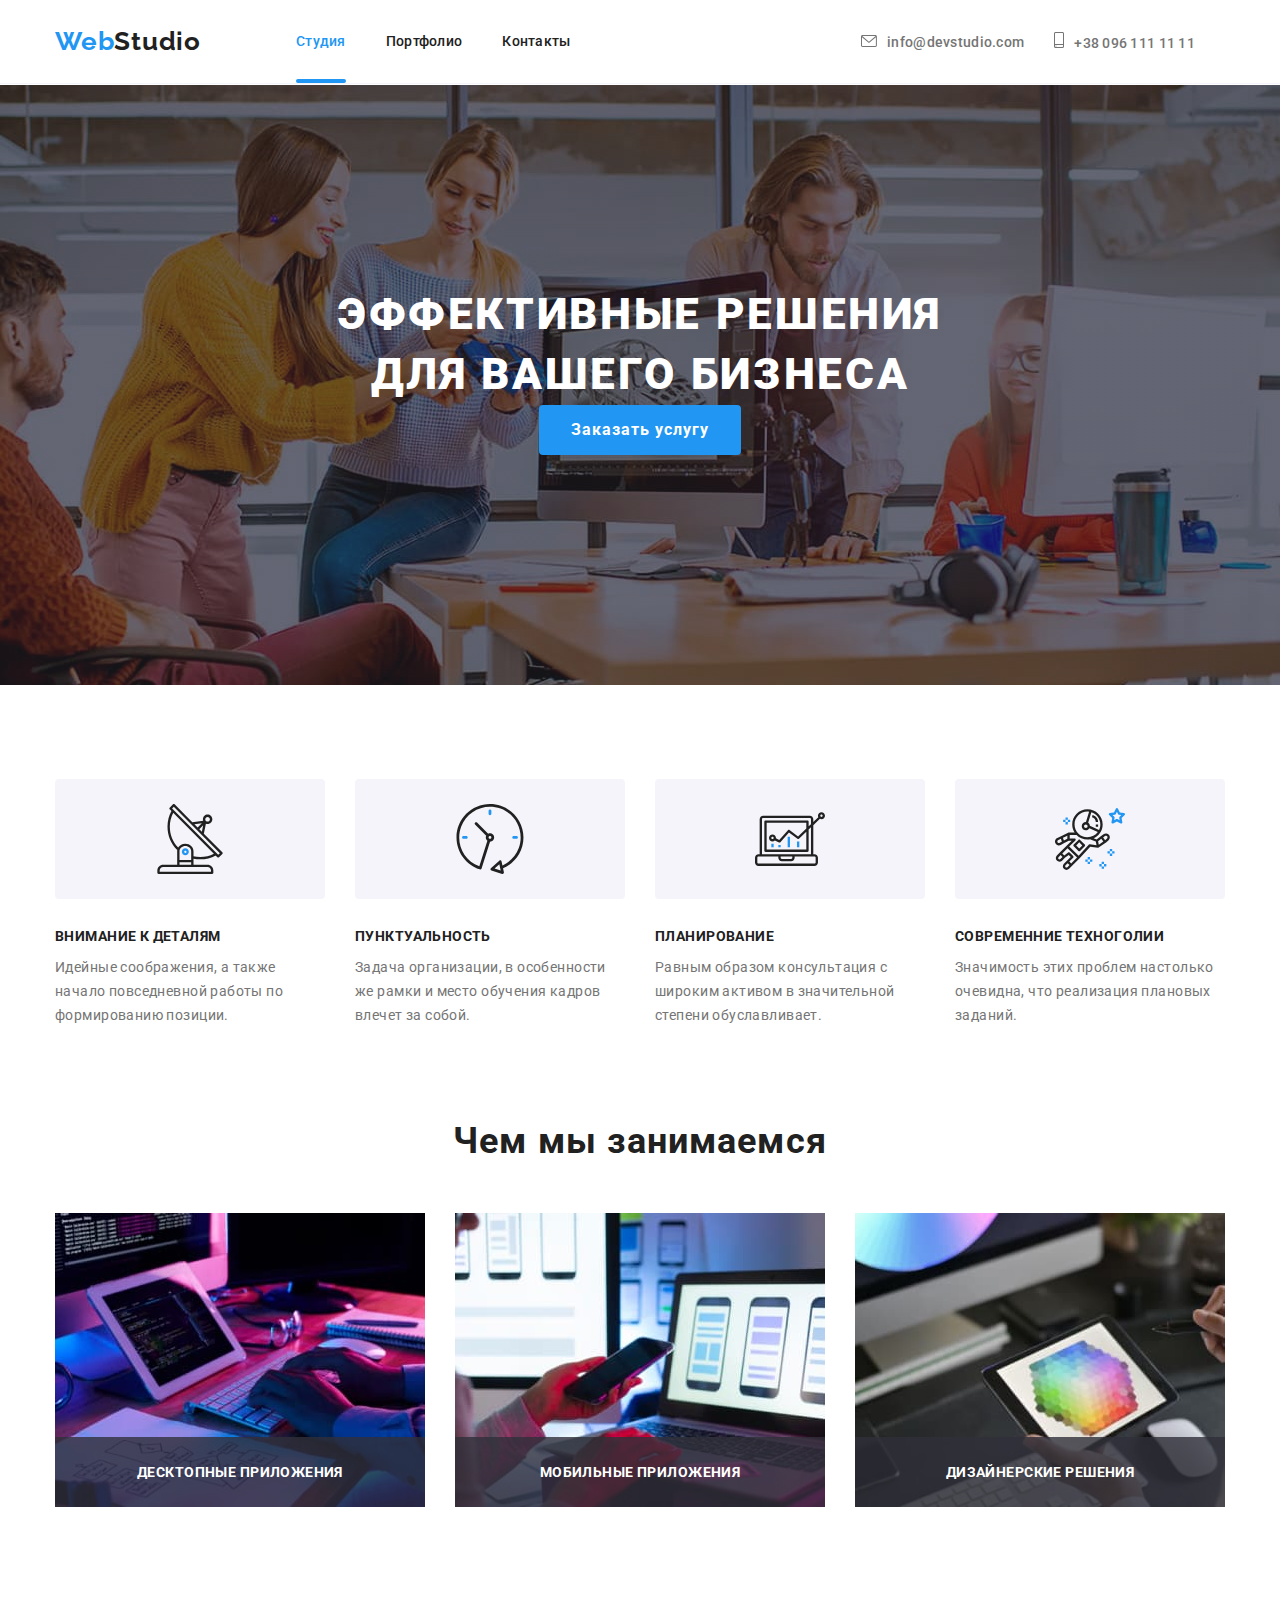
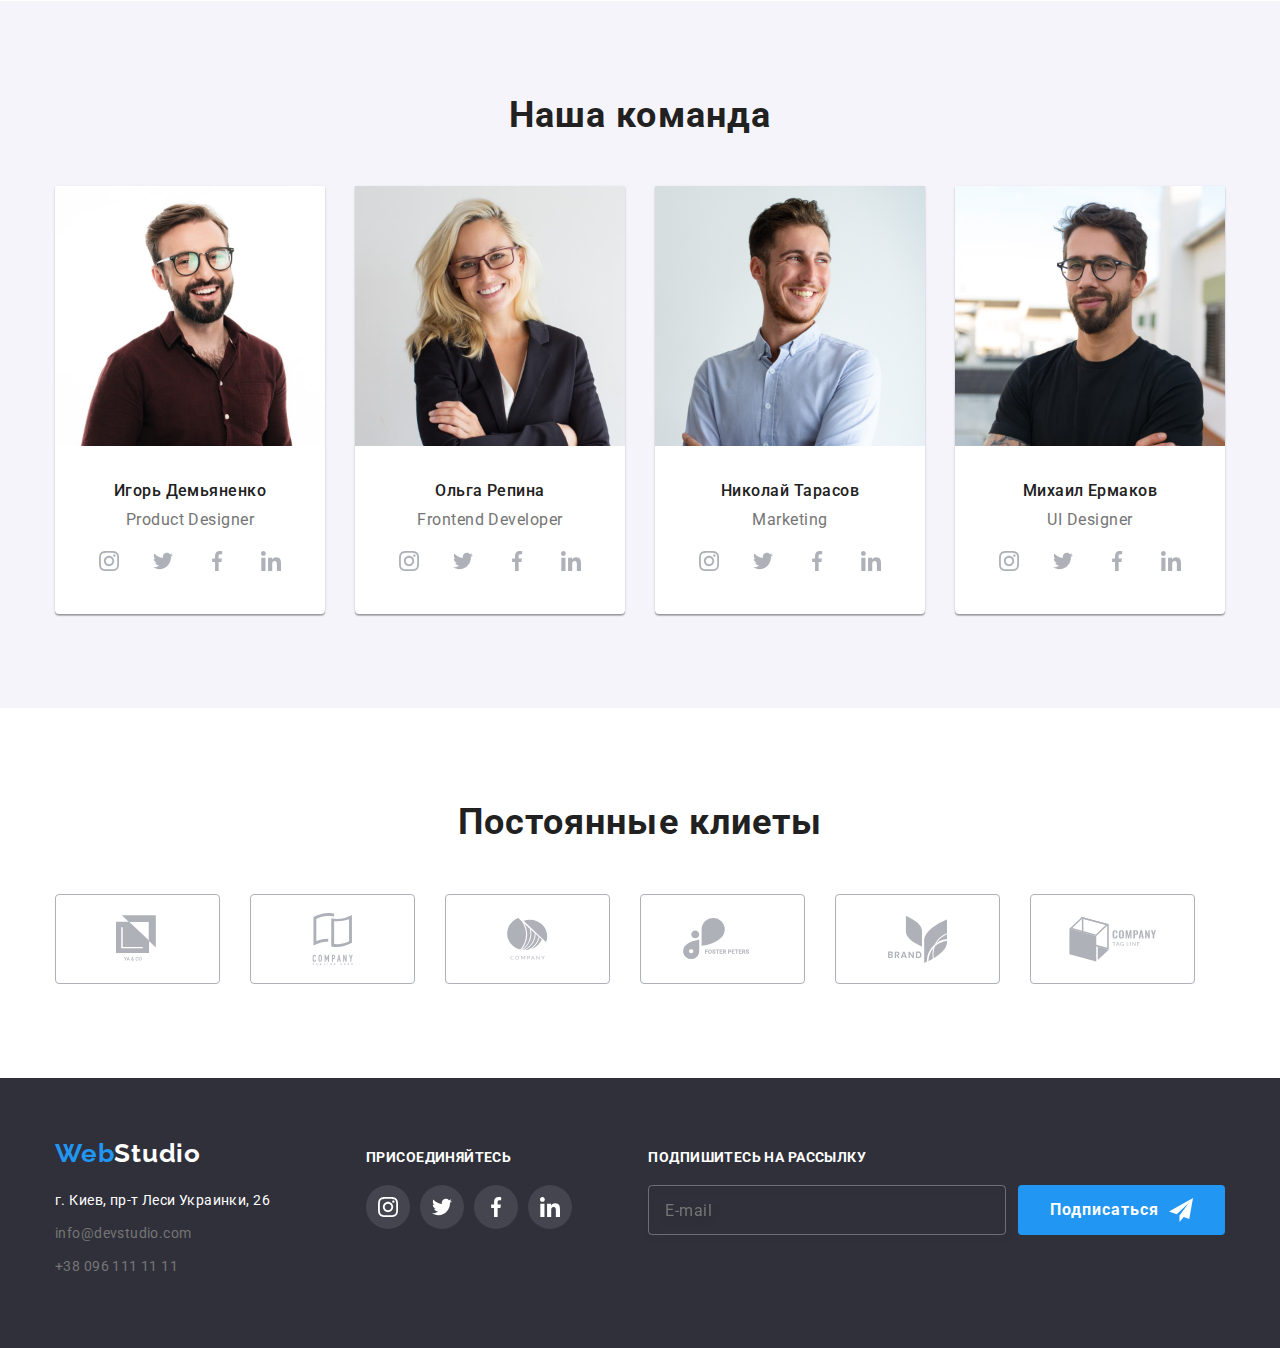
==== index.html @ 1a894982 "Обновляет index.html" ====
<!DOCTYPE html>
<html lang="ru">
  <head>
    <meta charset="UTF-8" />
    <meta name="viewport" content="width=device-width, initial-scale=1.0" />
    <title>WebStudio</title>
    <link rel="stylesheet" href="https://cdnjs.cloudflare.com/ajax/libs/modern-normalize/1.0.0/modern-normalize.min.css">
    <link rel="preconnect" href="https://fonts.gstatic.com"> 
    <link rel="preconnect" href="https://fonts.gstatic.com"> 
    <link href="https://fonts.googleapis.com/css2?family=Raleway:wght@700&family=Roboto:wght@400;500;700;900&display=swap" rel="stylesheet">
    <link rel="stylesheet" href="./css/styles.css">
  </head>

  <body>
    <!--Шапка сайта-->
    <header class="page-header">
      <div class="head">
        <nav class="navigation">
        <a class="logo-blue" href="./index.html">Web<span class="logo-black">Studio</span>
        </a>
            <ul class="site-nav">
              <li class="item">
                <a class="header-link current" href="./index.html">Студия</a>
              </li>
              <li class="item">
                <a class="header-link" href="./portfolio.html">Портфолио</a>
              </li>                
              <li class="item">
                <a class="header-link" href="#">Контакты</a>
              </li>
            </ul>
        </nav>

        <ul class="adrress-header">
            <li class="mail-link"><a class="adrress" href="mailto:info@example.com">
              <svg class="mail-svg" width="16px" height="12px">
                <use href="./images/symbol-defs.svg#envelope-2"></use>
              </svg>info@devstudio.com</a></li>
            <li class="mail-link"><a class="adrress" href="tel:+380991111111">
              <svg class="phone-svg" width="10" height="16">
                <use href="./images/symbol-defs.svg#smartphone"></use>
              </svg>+38 096 111 11 11</a></li>
        </ul>
      </div>
    </header>

    <main>

      <!--Герой-->
        <section class="hero">
          <div class="overlay">
            <div class="heading-container">
            <h1 class="hero-title">Эффективные решения для вашего бизнеса</h1>
            </div>
            <button type="button" class="button" data-open-modal>Заказать услугу</button>
          </div>
        </section>
      

      <!--Наши преимущества-->
      <section class="section">
        <div class="container">
          <h2 class="visually-hidden">Наши особенности</h2>
            <ul class="feature-list">
              <li class="feature-benefits icon-antenna">
                <div class="feature-svg">
                  <svg class="item-svg">
                    <use href="./images/symbol-defs.svg#antenna"></use>
                  </svg>
                </div>
                <h3 class="title">Внимание к деталям</h3>
                <p class="feature-list-description">
                Идейные соображения, а также начало повседневной работы по
                  формированию позиции.
                </p>
            </li>
            <li class="feature-benefits icon-clock">
              <div class="feature-svg">
                <svg class="item-svg">
                  <use href="./images/symbol-defs.svg#clock"></use>
                </svg>
              </div>
              <h3 class="title">Пунктуальность</h3>
              <p class="feature-list-description">
                Задача организации, в особенности же рамки и место обучения кадров
                влечет за собой.
              </p>
            </li>
            <li class="feature-benefits icon-diagrama">
              <div class="feature-svg">
                <svg class="item-svg">
                  <use href="./images/symbol-defs.svg#diagram"></use>
                </svg>
              </div>
              <h3 class="title">Планирование</h3>
              <p class="feature-list-description">
                Равным образом консультация с широким активом в значительной
                степени обуславливает.
              </p>
            </li>
            <li class="feature-benefits icon-astronaut">
              <div class="feature-svg">
                <svg class="item-svg">
                  <use href="./images/symbol-defs.svg#astronaut"></use>
                </svg>
              </div>
              <h3 class="title">Современние техноголии</h3>
              <p class="feature-list-description">
                Значимость этих проблем настолько очевидна, что реализация
                плановых заданий.
              </p>
            </li>
          </ul>
        </div>
      </section>

      <!--Чем мы занимаемся-->
      <section class="employment-section">
        <div class="container">
          <h2 class="employment-title">Чем мы занимаемся</h2>
          <ul class="employment">
            <li class="item">
              <div class="product-overlay">
                <img
                  src="./images/programer-working-his-desk-office.jpg"
                  alt="Фото програмиста работаючего в офисе"
                  width="370"
                />
                <div class="employment-overlay">
                <p class="employment-text">
                  Десктопные приложения
                </p>
                </div>
              </div>
            </li>
            <li class="item">
              <div class="product-overlay">
                <img
                  src="./images/designers-are-developing-application-smartphones.jpg"
                  alt="Фото разроботки интерфейса для приложения"
                  width="370"
                />
                <div class="employment-overlay">
                  <p class="employment-text">
                    Мобильные приложения
                  </p>
                </div>
              </div>
            </li>
            <li class="item">
              <div class="product-overlay">
                <img 
                src="./images/creative-artist-web-design-with-working-colour.jpg" 
                alt="Фото дизайнера подбирающего цвета на планшете" width="370"
                />
                <div class="employment-overlay">
                  <p class="employment-text">
                    Дизайнерские решения
                  </p>
                </div>
              </div>
            </li>
          </ul>
        </div>
      </section>

      <!--Наша команда-->
      <section class="team-section section">
        <div class="container">
          <h2 class="team-heading">Наша команда</h2>
            <ul class="team-list">
              <li class="team-card">
                <img class="card-face" src="./images/Igor.jpg"
                alt="Игорь Демьяненко" width="270"
                /> 
                <h3 class="person">Игорь Демьяненко</h3>
                <p class="duties">Product Designer</p>
                <ul class="social">
                  <li class="distance">
                  <a class="master-icon" href="https://www.instagram.com">
                    <svg class="icon-social" width="20px" height="20px"><use href="./images/symbol-defs.svg#instagram"></use>
                    </svg>
                </a>
                </li>
                <li class="distance">
                  <a class="master-icon" href="https://twitter.com">
                    <svg class="icon-social" width="20px" height="20px"><use href="./images/symbol-defs.svg#twitter"></use>
                    </svg>
                </a>
                </li>
                <li class="distance">
                  <a class="master-icon" href="https://www.facebook.com">
                    <svg class="icon-social" width="20px" height="20px"><use href="./images/symbol-defs.svg#facebook"></use>
                    </svg>
                </a>
                </li>
                <li class="distance">
                  <a class="master-icon" href="https://www.linkedin.com">
                    <svg class="icon-social" width="20px" height="20px"><use href="./images/symbol-defs.svg#linkedin"></use>
                    </svg>
                </a>
                </li>
                </ul>
              </li>
              <li class="team-card">
                <img class="card-face" src="./images/Olga.jpg"
                alt="Ольга Репина" width="270"
                /> 
                <h3 class="person">Ольга Репина</h3>
                <p class="duties">Frontend Developer</p>
                <ul class="social">
                  <li class="distance">
                  <a class="master-icon" href="https://www.instagram.com">
                    <svg class="icon-social" width="20px" height="20px"><use href="./images/symbol-defs.svg#instagram"></use>
                    </svg>
                </a>
                </li>
                <li class="distance">
                  <a class="master-icon" href="https://twitter.com">
                    <svg class="icon-social" width="20px" height="20px"><use href="./images/symbol-defs.svg#twitter"></use>
                    </svg>
                </a>
                </li>
                <li class="distance">
                  <a class="master-icon" href="https://www.facebook.com">
                    <svg class="icon-social" width="20px" height="20px"><use href="./images/symbol-defs.svg#facebook"></use>
                    </svg>
                </a>
                </li>
                <li class="distancer">
                  <a class="master-icon" href="https://www.linkedin.com">
                    <svg class="icon-social" width="20px" height="20px"><use href="./images/symbol-defs.svg#linkedin"></use>
                    </svg>
                </a>
                </li>
                </ul>
              </li>
              <li class="team-card"> 
                <img class="card-face" src="./images/Nikolay.jpg"
                alt="Николай Тарасов" width="270"
                /> 
                <h3 class="person">Николай Тарасов</h3>
                <p class="duties">Marketing</p>
                <ul class="social">
                  <li class="distance">
                  <a class="master-icon" href="https://www.instagram.com">
                    <svg class="icon-social" width="20px" height="20px"><use href="./images/symbol-defs.svg#instagram"></use>
                    </svg>
                </a>
                </li>
                <li class="distance">
                  <a class="master-icon" href="https://twitter.com">
                    <svg class="icon-social" width="20px" height="20px"><use href="./images/symbol-defs.svg#twitter"></use>
                    </svg>
                </a>
                </li>
                <li class="distance">
                  <a class="master-icon" href="https://www.facebook.com">
                    <svg class="icon-social" width="20px" height="20px"><use href="./images/symbol-defs.svg#facebook"></use>
                    </svg>
                </a>
                </li>
                <li class="distance">
                  <a class="master-icon" href="https://www.linkedin.com">
                    <svg class="icon-social" width="20px" height="20px"><use href="./images/symbol-defs.svg#linkedin"></use>
                    </svg>
                </a>
                </li>
                </ul>
              </li>
              <li class="team-card">
                <img class="card-face" src="./images/Mikhail.jpg"
                alt="Михаил Ермаков" width="270"
                /> 
                <h3 class="person">Михаил Ермаков</h3>
                <p class="duties">UI Designer</p>
                <ul class="social">
                  <li class="distance">
                  <a class="master-icon" href="https://www.instagram.com">
                    <svg class="icon-social" width="20px" height="20px"><use href="./images/symbol-defs.svg#instagram"></use>
                    </svg>
                </a>
                </li>
                <li class="distance">
                  <a class="master-icon" href="https://twitter.com">
                    <svg class="icon-social" width="20px" height="20px"><use href="./images/symbol-defs.svg#twitter"></use>
                    </svg>
                </a>
                </li>
                <li class="distance">
                  <a class="master-icon" href="https://www.facebook.com">
                    <svg class="icon-social" width="20px" height="20px"><use href="./images/symbol-defs.svg#facebook"></use>
                    </svg>
                </a>
                </li>
                <li class="distance">
                  <a class="master-icon" href="https://www.linkedin.com">
                    <svg class="icon-social" width="20px" height="20px"><use href="./images/symbol-defs.svg#linkedin"></use>
                    </svg>
                </a>
                </li>
                </ul>
              </li>
            </ul>
          </div>
      </section>

      <!--Постоянные клиенты-->
      <section class="client">
        <div class="container">
          <h2 class="client-heading">Постоянные клиеты</h2>
          <ul class="client-icon list">
            <li class="client-container">
              <a class="client-link" href="">
                <svg class="client-svg1" width="44" height="49">
                  <use href="./images/symbol-defs.svg#logo-1" ></use>
                </svg>
              </a>
            </li>
            <li class="client-container">
              <a class="client-link" href="">
                <svg class="client-svg1" width="44" height="52">
                  <use href="./images/symbol-defs.svg#logo-2" ></use>
                </svg>
              </a></li>
            <li class="client-container">
              <a class="client-link" href="">
                <svg class="client-svg1" width="41" height="42">
                  <use href="./images/symbol-defs.svg#logo-3" ></use>
                </svg>
              </a></li>
            <li class="client-container">
              <a class="client-link" href="">
                <svg class="client-svg1" width="79" height="42">
                  <use href="./images/symbol-defs.svg#logo-4" ></use>
                </svg>
              </a></li>
            <li class="client-container">
              <a class="client-link" href="">
                <svg class="client-svg1" width="59" height="47">
                  <use href="./images/symbol-defs.svg#logo-5" ></use>
                </svg>
              </a></li>
              <li class="client-container">
                <a class="client-link" href="">
                  <svg class="client-svg1" width="88" height="45">
                    <use href="./images/symbol-defs.svg#logo-6" ></use>
                  </svg>
                </a></li>
          </ul>
        </div>
      </section>
    </main>

    <!--Футер-->
    <footer class="footer">
      <div class="container position">
        <div>
            <a href="./index.html" class="logo-blue">Web<span class="logo-white">Studio</span></a>
            <address class="adrress-post">
              г. Киев, пр-т Леси Украинки, 26
              </address>
            <ul class="adrress-footer">
              <li class="adrress-item">
                <a href="mailto:info@example.com" class="adrress">info@devstudio.com</a>
              </li>
              <li>
                <a href="tel:+380991111111" class="adrress">+38 096 111 11 11</a>
              </li>
            </ul>
        </div>
        <div class="socials-footer">
          <p class="footer-apendix">Присоединяйтесь</p>
          <ul class="socials-link svg-list">
            <li class="roster"><a class="master-social" href="https://www.instagram.com">
              <svg class="icon-social" width="20px" height="20px"><use href="./images/symbol-defs.svg#instagram"></use>
              </svg>
            </a>
            </li>
            <li class="roster"><a class="master-social" href="https://twitter.com">
              <svg class="icon-social" width="20px" height="20px"><use href="./images/symbol-defs.svg#twitter"></use>
              </svg>
            </a>
          </li>
            <li class="roster"><a class="master-social" href="https://www.facebook.com">
              <svg class="icon-social" width="20px" height="20px"><use href="./images/symbol-defs.svg#facebook"></use>
              </svg>
            </a>
          </li>
            <li class="roster"><a class="master-social" href="https://www.linkedin.com">
              <svg class="icon-social" width="20px" height="20px"><use href="./images/symbol-defs.svg#linkedin"></use>
              </svg>
            </a>
          </li>
          </ul>
        </div>
        
        <!--Блок підпишись-->

  <div class="subscribe-container">     
      <form>
        <label class="subscribe-lable" for="subscribe-input">Подпишитесь на рассылку</label>
        <div class="subscribe-form">
        <input class="subscribe-input" type="email" name="subscribe-email" id="subscribe-input" placeholder="E-mail" required/>
        <button class="subscribe-button" type="submit">Подписаться
          <span class="subscribe-icon"><svg width="24px" height="24px"><use href="./images/symbol-defs.svg#icon-send"></use></svg></span>
        </button>
      </div> 
      </form>
    </div>
  
      </div>

    </footer>

    <div class="backdrop is-hidden" data-backdrop>
      <div class="modal">
        <button class="modal-close-buttom" data-close-modal>
          <svg class="icon-modal-close" width="18px" height="18px"><use href="./images/symbol-defs.svg#close-black"></use>
          </svg>
        </button>

 <!--Розмітка модалки-->
      <div>
        <p class="modal-title">Оставьте свои данные, мы вам перезвоним</p>
      </div>
      <form class="form-group">
        <div class="form-field">
          <label for="name">Имя</label>
          <input type="text" name="name" id="name"/>
        </div>
        <div class="form-field">
          <label for="tel">Телефон</label>
          <input type="tel" name="tel" id="tel"/>
        </div>
        <div class="form-field">
          <label for="mail">Почта</label>
          <input type="email" name="mail" id="email"/>
        </div>
        <div class="form-coment">
          <label for="comment">Коментарий</label>
          <textarea name="comment" id="comment" rows="10" placeholder="Введите текст"></textarea>
        </div>
        <div class="form-label">
          <input type="checkbox" name="policy" id="policy"/>
          <label for="policy">Соглашаюсь с рассылкой и принимаю Условия договора</label>
        </div>
      </form>
        <div>
          <button class="submit-button" type="submit">Отправить</button></div>
        </div>

     

<!--Скріпт для автоматичного підгону хедера та відкривання модалки-->
    <script>
      const { height: pageHeaderHeight } = document
        .querySelector(".page-header")
        .getBoundingClientRect();

      document.body.style.paddingTop = `${pageHeaderHeight}px`;

      const refs = {
        openModalBtn: document.querySelector('[data-open-modal]'),
        closeModalBtn: document.querySelector('[data-close-modal]'),
        backdrop: document.querySelector('[data-backdrop]'),
      };

      refs.openModalBtn.addEventListener('click', toggleModal);
      refs.closeModalBtn.addEventListener('click', toggleModal);

      refs.backdrop.addEventListener('click', logBackdropClick);

      function toggleModal() {
        refs.backdrop.classList.toggle('is-hidden');
      }

      function logBackdropClick() {
        console.log('Это клик в бекдроп');
      }
    </script>
  </body>
</html>
---- css/styles.css ----
:root {
    --primary-text-color: #757575;
    --title-text-color:  #212121;
    --accent-color: #2196F3;
    --accent-color-card: rgba(33, 150, 243, 0.9);
    --hero-text-color: #FFFFFF;
    --transparent-color: rgba(255, 255, 255, 0.6);
    --icon-main-color:  #AFB1B8;

    --background-main-color: #E5E5E5; 
    --background-secondary-color: #F5F4FA;
    --background-hero-color: #C4C4C4;
    --background-hero-footer-color: #2F303A;
    --background-head-color: #FFFFFF;

    --animation-duration: 250ms;
    --animation-type: cubic-bezier(0.4, 0, 0.2, 1);
}          
        /* цвет основного текста (светло-серый)  #757575; */
        /* цвет вторичного текста (заголовки, ближе к черному) #212121; */
        /* цвет акцента #2196F3; */
        /* цвет текста героя и почтового адреса (белый) #FFFFFF; */
        /* цвет прозрачный (адрес) rgba(255, 255, 255, 0.6); */

        /* цвет фона основной (белее) #E5E5E5; */
        /* цвет фона вторичный (серее) #F5F4FA; */
        /* цвет фона героя и футера #2F303A */
        /* цвет фона в хедере (белый) #FFFFFF */

body {
    padding-top: 80px;

    font-family: 'Roboto', sans-serif;

    color: var(--primary-text-color);
}

h1, 
h2, 
h3 {
    font-family: 'Roboto', sans-serif;
    font-weight: 900;
}

main {
    background-color: var(--background-main-color--);
}

a {
    text-decoration: none;
}

li {
    list-style: none;
}

h1, 
h2,
h3,
ul,
p {
    margin-top: 0;
    margin-bottom: 0;
    padding-left: 0;
}

/* Common */

.container {
    display: inline-flex;
    align-items: center;

    width: 1200px;
    padding: 0 15px;
	margin: 0 auto;
}


/* Header */

.page-header {
    position: fixed;
    width: 100%;
    top: 0;
    left: 0;
    z-index: 1;
    
    border-bottom: 1px solid var(--background-secondary-color);

    background-color: var(--background-head-color);
}

.head {
    display: flex;
    align-items: center;

    width: 1200px;
    padding: 0 15px;
    margin: 0 auto;
}

.mail-svg,
.phone-svg {
    margin-right: 10px;
}

.adrress:focus {
    fill: var(--accent-color)
}
    
/* Logo */

.logo-blue {
    margin-right: 95px;

    font-family: Raleway;
    font-weight: 700;
    font-size: 26px;
    line-height: 31px;
    letter-spacing: 0.03em;

    color: var(--accent-color);
}
.logo-black {
    color: var(--title-text-color);
}
.logo-white {
    color: var(--hero-text-color);
}

/* Site-nav */

.navigation {
    display: flex;
    align-items: center;
}

.site-nav {
    display: flex;
    align-items: center;
}

.site-nav > .item:not(:last-child) {
    margin-right: 40px;
}

.site-nav .header-link {
    display: inline;
    padding-top: 32px;
    padding-bottom: 32px;

    font-weight: 500;
    font-size: 14px;
    line-height: 1.14px;
    letter-spacing: 0.02em;

    color: var(--title-text-color);
}

.site-nav .header-link:hover,
.site-nav .header-link:focus{
    color: var(--accent-color);
}

.site-nav .header-link.current {
    color: var(--accent-color);
}

/* Оформлення підкреслення в хедері */

.header-link{
    position: relative;
    display: block;
    transition: color var(--animation-duration) var(--animation-type);
}

.header-link::after {
    content: '';

    position: absolute;
    bottom: -2px;
    left: 0;

    display: block;
    width: 100%;
    height: 4px;

    border-radius: 2px;
    background-color: var(--accent-color);
    opacity: 0;

    transition: opacity var(--animation-duration) var(--animation-type);
}
.current.header-link:after,
.header-link:hover:after {
    opacity: 1;
}

/* Adrress effect */

.adrress-header {

    display: flex;
    align-items: center;
    margin-left: auto;
}

.adrress{
    position: relative;
    display: block;
    transition: color var(--animation-duration) var(--animation-type);
}

.adrress::after {
    content: '';
    opacity: 0;
    transition: opacity var(--animation-duration) var(--animation-type);
}

.adrress:hover:after {
    opacity: 1;
}

.adrress-header .adrress,
.adrress-footer .adrress {
    fill: var(--primary-text-color);
    color: var(--primary-text-color);
}

.adrress-header .adrress {
    display: inline-block;
    padding: 32px 0;
    
    font-family: Roboto;
    font-weight: 500;
    font-size: 14px;
    line-height: 16px;
    letter-spacing: 0.02em;
}

.adrress-header .adrress:hover,
.adrress-header .adrress:focus,
.adrress-footer .adrress:hover,
.adrress-footer .adrress:focus{
    color: var(--accent-color);
    fill: currentColor;
}

.mail-link {
    margin-left: auto;
    margin-right: 30px;
}

.adrress-post {
    margin-top: 20px;
    margin-bottom: 9px;

    font-style: normal;
    font-weight: 400;
    font-size: 14px;
    line-height: 1.71;
    letter-spacing: 0.03em;

    color: var(--hero-text-color);
}

.adrress-footer {
    margin-bottom: 9px;

    font-style: normal;
    font-weight: 400;
    font-size: 14px;
    line-height: 1.71;
    letter-spacing: 0.03em;
}

/* Hero */

.hero {
    padding: 0;
    margin: 0 auto;
    text-align: center;

    background-color: var(--background-hero-color);
}

/* Ставить картинку на героя */

.overlay {
    max-width: 1600px;
    height: 600px;
    padding-top: 200px;
    padding-bottom: 200px;
    background-image: linear-gradient(
        to right,
        rgba(47, 48, 58, 0.4), 
        rgba(47, 48, 58, 0.4)
        ), url(../images/hero-image.jpg);
    background-size: cover;
    background-position: center;
    background-repeat: no-repeat;
    margin: 0 auto;
}

.hero-title {
    margin: 0 auto 30px;
    
    font-size: 44px;
    line-height: 1.36;
    letter-spacing: 0.06em;
    text-transform: uppercase;

    color: var(--hero-text-color);
}

.heading-container {
    width: 696px;
    height: 120px;
    margin: 0 auto;
}

/* Button */

.button {
    padding: 10px 32px;
    min-width: 200px;
    align-items: baseline;
    text-align: center; 
    
    font-weight: 700;
    font-size: 16px;
    line-height: 1.87;
    
    letter-spacing: 0.06em;
    cursor: pointer;
    border-radius: 4px;
    border: none;
    color: var(--hero-text-color); 
    background-color: var(--accent-color);

    transition-timing-function: var(--animation-type); 
    transition: background-color var(--animation-duration) var(--animation-type);
}

.button:hover,
.button:focus {
    box-shadow: 0px 4px 4px rgba(0, 0, 0, 0.15);
}

/* Section*/

.visually-hidden {
    position: absolute;
    width: 1px;
    height: 1px;
    margin: -1px;
    border: 0;
    padding: 0;
    
    white-space: nowrap;
    clip-path: inset(100%);
    clip: rect(0 0 0 0);
    overflow: hidden;
  }

.employment-title {
    margin-bottom: 50px;
    display: block;

    font-weight: 700;
    font-size: 36px;
    line-height: 1.16;
    text-align: center;
    letter-spacing: 0.03em;

    color: var(--title-text-color);
}

.title-description {
    font-weight: 400;
    font-size: 14px;
    line-height: 1.71;
    letter-spacing: 0.03em;
}

/* Feature-list */

.section {
    padding-top: 94px;
    padding-bottom: 94px;
} 
.feature-list {
    display: flex;
}

.feature-svg {
    display: flex;
    justify-content: center;
    margin-bottom: 30px;
    padding: 25px 0px;
    background-color: var(--background-secondary-color);
    border-radius: 4px;
}

.item-svg {
  
    width: 70px;
    height: 70px;
}
.feature-benefits:not(:nth-child(4n)) {
    margin-right: 30px;
}

.feature-benefits {
    width: calc((1170px - 90px) / 4);
}

.icon-benefits {
    display: flex;
    justify-content: center;
    align-items: center;
    
    background-color: var(--background-secondary-color);
}

.feature-list .title {
    margin-bottom: 10px;

    font-weight: 700;
    font-size: 14px;
    line-height: 1.14;
    letter-spacing: 0.03em;
    text-transform: uppercase;

    color: var(--title-text-color);
}

.feature-list-description {
    
    font-weight: 400;
    font-size: 14px;
    line-height: 24px;
    letter-spacing: 0.03em;
}

/* Employment */

.employment-section {
    padding-top: 0;
    padding-bottom: 94px;
}

.container {
    display: block;
}

.team-heading {
    display: block;
    margin-bottom: 50px;

    font-weight: 700;
    font-size: 36px;
    line-height: 1.16;
    text-align: center;
    letter-spacing: 0.03em;

    color: var(--title-text-color);
}

.employment {
    
    display: flex;
    justify-content: space-between;
}

.employment .item {
    position: relative;
    width: 370px;
}

.employment-overlay::before {
    position: absolute;
}

.employment-overlay {
    position: absolute;
    bottom: 0;
    width: 100%;
    height: 70px;
    display: flex;
    align-items: center;
    justify-content: center;
    color: var(--hero-text-color);
    background: rgba(47, 48, 58, 0.8);
}

.employment-text {
    font-family: Roboto;
    font-style: normal;
    font-weight: bold;
    font-size: 14px;
    line-height: 16px;
    text-align: center;
    letter-spacing: 0.03em;
    text-transform: uppercase;
}

.product-overlay {
    position: relative;
    display: flex;
}

/* Our-team */

.team-section {
    background-color: var(--background-secondary-color);
}


.team-list {
    display: flex;
    justify-content: space-between;
    border-radius: 0px;
}

.social .distance:not(:last-child) {
    margin-right: 10px;
}

.team-card {
    height: 428px;
    border-radius: 0px 0px 4px 4px;
    box-shadow: 
    0px 1px 3px rgba(0, 0, 0, 0.12), 
    0px 1px 1px rgba(0, 0, 0, 0.14), 
    0px 2px 1px rgba(0, 0, 0, 0.2);
    background-color: #ffffff;
    }

.card-face {
    margin-bottom: 30px;
}

.team-list .person {
    margin-bottom: 10px;

    font-weight: 500;
    font-size: 16px;
    line-height: 1.19;
    text-align: center;
    letter-spacing: 0.03em;

    color: var(--title-text-color);
}

.duties {
    margin-bottom: 10px;
    font-weight: normal;
    font-size: 16px;
    line-height: 1.19;
    text-align: center;
    letter-spacing: 0.03em;
}

.social {
    display: flex;
    justify-content: center;
}
.master-icon:focus,
.master-icon:hover {
    background-color: var(--accent-color);
    color: var(--hero-text-color);
}

.master-icon {
    display: inline-flex;
    justify-content: center;
    align-items: center;
    width: 44px;
    height: 44px;
    border-radius: 50%;

    background-color: #FFFFFF;
    color: var(--icon-main-color);

    transition: background-color var(--animation-duration) var(--animation-type)
}

.icon-social {
    fill: currentColor;
}
.position{
    display: flex;
    align-items: baseline;
}

/* Постоянные клиенты */

.client-heading {
    display: block;
    margin-top: 94px;
    margin-bottom: 50px;

    font-weight: 700;
    font-size: 36px;
    line-height: 1.16;
    text-align: center;
    letter-spacing: 0.03em;

    color: var(--title-text-color);
}

.client-icon {
    display: flex;
    justify-content: space-around;
    padding-bottom: 94px;
    
}

.list {
    list-style: none;
    padding-left: 0;
    padding-right: 0;
    margin-top: 0;
    margin-bottom: 0;
}

.client-container {
    width: 170px;
    height: 90px;
    margin-right: 30px;
}
.client-link:focus,
.client-link:hover {
    fill: var(--accent-color);
    border: 1px solid var(--accent-color);
}

.client-link {
    display: inline-flex;
    justify-content: center;
    align-items: center;
    width: 100%;
    height: 100%;
    border: 1px solid #afb1b8;
    border-radius: 4px;
    fill: var(--icon-main-color);
    

    transition-property: var(--accent-color);

    transition-timing-function: var(--animation-type);
}

/* Футер */

.footer-apendix {
    margin-bottom: 20px;
}

.footer {
    padding-top: 60px;
    padding-bottom: 60px;
    background-color: var(--background-hero-footer-color);
}

.adrress-footer .adrress-item:not(:last-child) {
    margin-bottom: 9px;
    
}

.socials-footer {
    display: block;
    margin-left: 70px;
    align-items: center;
    font-style: normal;
    font-weight: 700;
    font-size: 14px;
    line-height: 16px;
    letter-spacing: 0.03em;
    text-transform: uppercase;

    color: var(--hero-text-color);
}

.master-social:hover,
.master-social:focus {
    background-color: var(--accent-color);
    color: var(--hero-text-color);
}

.socials-link {
    display: inline-flex;
    justify-content: center;
}

.socials-link .roster:not(:last-child) {
    margin-right: 10px;
}

.master-social {
    display: inline-flex;
    justify-content: center;
    align-items: center;
    width: 44px;
    height: 44px;
    border-radius: 50%;

    background-color: rgba(255, 255, 255, 0.1);
    color: var(--hero-text-color);

    transition: background-color var(--animation-duration) var(--animation-type)
}

                /* Стили для portfolio.html */

/* Butoons */

.portfolio {
    padding-top: 94px;
    padding-bottom: 94px;
}

.filter-item {
	display: flex;
	justify-content: center;
    margin-bottom: 34px;
}

.filter-list:not(:last-child) {
    margin-right: 8px;
}

.filter-btn{
    padding: 6px 22px;

    align-items: baseline;

    cursor: pointer;
    border-style: none;
    border-radius: 4px;
    min-width: 73px;

    font-weight: 500;
    font-size: 16px;
    line-height: 1.62;
    text-align: center;
    letter-spacing: 0.03em;

    color: var(--title-text-color);
    background-color: var(--background-secondary-color);

    transition-property: background-color;
    transition-duration: var(--animation-duration); 
    transition-timing-function: var(--animation-type);
}

.filter-btn:hover,
.filter-btn:focus{
    color: var(--hero-text-color);
    background-color: var(--accent-color-card);
    box-shadow: 0px 3px 1px rgba(0, 0, 0, 0.1),
                0px 1px 2px rgba(0, 0, 0, 0.08), 
                0px 2px 2px rgba(0, 0, 0, 0.12);
}

                /* All offers */
 
.joboffer {   
    width: 1200px;
    padding: 0 15px;
    margin: 0 auto;
}

.offers-list { 
    display: flex;
    flex-wrap: wrap;

    margin-bottom: 4px;

    font-weight: 700;
    font-size: 18px;
    line-height: 2;
    letter-spacing: 0.06em;

    color: var(--title-text-color);
} 

/* Оверлей та анімація для карток */

.master-photo {
    display: inline-block;
    position: relative;
    overflow: hidden;
}

.portfolio-overlay {
    position: absolute;
    width: 100%;
    height: 100%;
    left: 0;
    top: 0;

    background-color:var(--accent-color-card);

    transition: transform var(--animation-duration) var(--animation-type);

    transform: translateY(100%);
}

.item:hover .portfolio-overlay {
    transform: translateY(0);
}

.offers-item-link:focus .portfolio-overlay {
    transform: translateY(0);
}

.offers-list .item {
    width: 370px;

    outline: 1px solid #eeeeee;
    margin-right: 30px;
    margin-bottom: 30px;

    background-color: #fff;
}

.offers-list .item:nth-child(3n) {
    margin-right: 0;
}

.offers-list .item:nth-last-child(-n +3) {
    margin-bottom: 0;
}
.offers-list a,
.offers-list img {
    display: block;
}

.heading {
    font-weight: 400;
    font-size: 16px;
    line-height: 1.87;
    letter-spacing: 0.03em;

    color: var(--primary-text-color);
}    
.offers-item-link:focus,
.offers-item-link:hover {
    box-shadow: 0px 1px 1px rgba(0, 0, 0, 0.12), 
                0px 4px 4px rgba(0, 0, 0, 0.06), 
                1px 4px 6px rgba(0, 0, 0, 0.16);
}

.offers-item-link .offers-info {
    padding: 20px 24px;
}

/* Card text */

.paragraf-text {
    position: absolute;
    
    display: flex;

    color: var(--hero-text-color);
    width: 322px;
    height: 168px;
    top: 63px;
    right: 24px;
    bottom: 63px;
    left: 24px;

    font-weight: normal;
    font-size: 18px;
    line-height: 1.56;
    letter-spacing: 0.03em;
}

.master-photo:hover .paragraf-text,
.master-photo:focus .paragraf-text {
    opacity: 1;
}

/* Бекдроп для Студії */

.backdrop {
    position: fixed;
    top: 0;
    left: 0;
    width: 100%;
    height: 100%;
    background-color: rgba(0, 0, 0, 0.2);
}

.backdrop.is-hidden {
    opacity: 0;
    pointer-events: none;
}

.modal {
    position: absolute;
    top: 50%;
    left: 50%;
    transform: translate(-50%, -50%);

    min-height: 580px;
    min-width: 530px;
    background-color: var(--background-head-color);
}

.modal-close-buttom {
    position: absolute;

    top: 8px;
    right: 8px;
    height: 30px;
    width: 30px;

    border-radius: 50%;
    border: 1px solid rgba(0, 0, 0, 0.1);
    background-color: var(--background-head-color);
    
    display: flex;
    justify-content: center;
    align-items: center;
}

.icon-modal-close {
    fill: currentColor;
}

.modal-close-buttom:hover {
    cursor: pointer;
    color: var(--accent-color);
    fill: var(--accent-color);
}

/* Розмітка модалки */

.modal-title {
    padding-top: 20px;
    padding-right: 40px;
    padding-left: 40px;
    margin-bottom: 12px;

    font-weight: bold;
    font-size: 20px;
    line-height: 23px;
    text-align: center;
    letter-spacing: 0.03em;

    color: var(--title-text-color);
}

.submit-button {
    display: flex;
    align-items: center;  
    justify-content: center;     
    text-align: center;
    min-width: 200px;
    
    padding: 10px 32px;
    margin-left: 12px;


    font-weight: 700;
    font-size: 16px;
    line-height: 1.87;
        
    letter-spacing: 0.06em;
    cursor: pointer;
    border-radius: 4px;
    border: none;
    color: var(--hero-text-color); 
    background-color: var(--accent-color);
    box-shadow: 0px 4px 4px rgba(0, 0, 0, 0.15);
    
    transition-timing-function: var(--animation-type); 
    transition: background-color var(--animation-duration) var(--animation-type);
}






/* Блок для підписки */

.subscribe-container {
    margin-left: auto;
    align-items: center;
}
.form {
    display: inline-block;
}

.subscribe-lable {
    margin-bottom: 20px;
    display: inline-block;
    font-weight: bold;
    font-size: 14px;
    line-height: 16px;
    letter-spacing: 0.03em;
    text-transform: uppercase;

    color: var(--hero-text-color);
}

.subscribe-form {
    display: flex;
}

.subscribe-input {
    width: 358px;
    height: 50px;
    border: 1px solid rgba(255, 255, 255, 0.3);
    box-sizing: border-box;
    filter: drop-shadow(0px 4px 4px rgba(0, 0, 0, 0.15));
    border-radius: 4px;
    background-color: transparent;
    padding-left: 16px;
    color: rgba(255, 255, 255, 0.6);
    transition: transform var(--animation-duration);
    transition-property: border;
}

.subscribe-button {
    display: flex;
    align-items: center;  
    justify-content: center;     
    text-align: center;
    min-width: 200px;

    padding: 10px 32px;
    margin-left: 12px;


    font-weight: 700;
    font-size: 16px;
    line-height: 1.87;
        
    letter-spacing: 0.06em;
    cursor: pointer;
    border-radius: 4px;
    border: none;
    color: var(--hero-text-color); 
    background-color: var(--accent-color);
    
    transition-timing-function: var(--animation-type); 
    transition: background-color var(--animation-duration) var(--animation-type);
    }

.subscribe-icon {
    display: inline-flex;
    align-items: center;
    justify-content: center;

    margin-left: 10px;
}

.subscribe-input:placeholder-shown {
    font-size: 16px;
    line-height: 1.25;
    
    display: flex;
    align-items: center;
    letter-spacing: 0.03em;
}
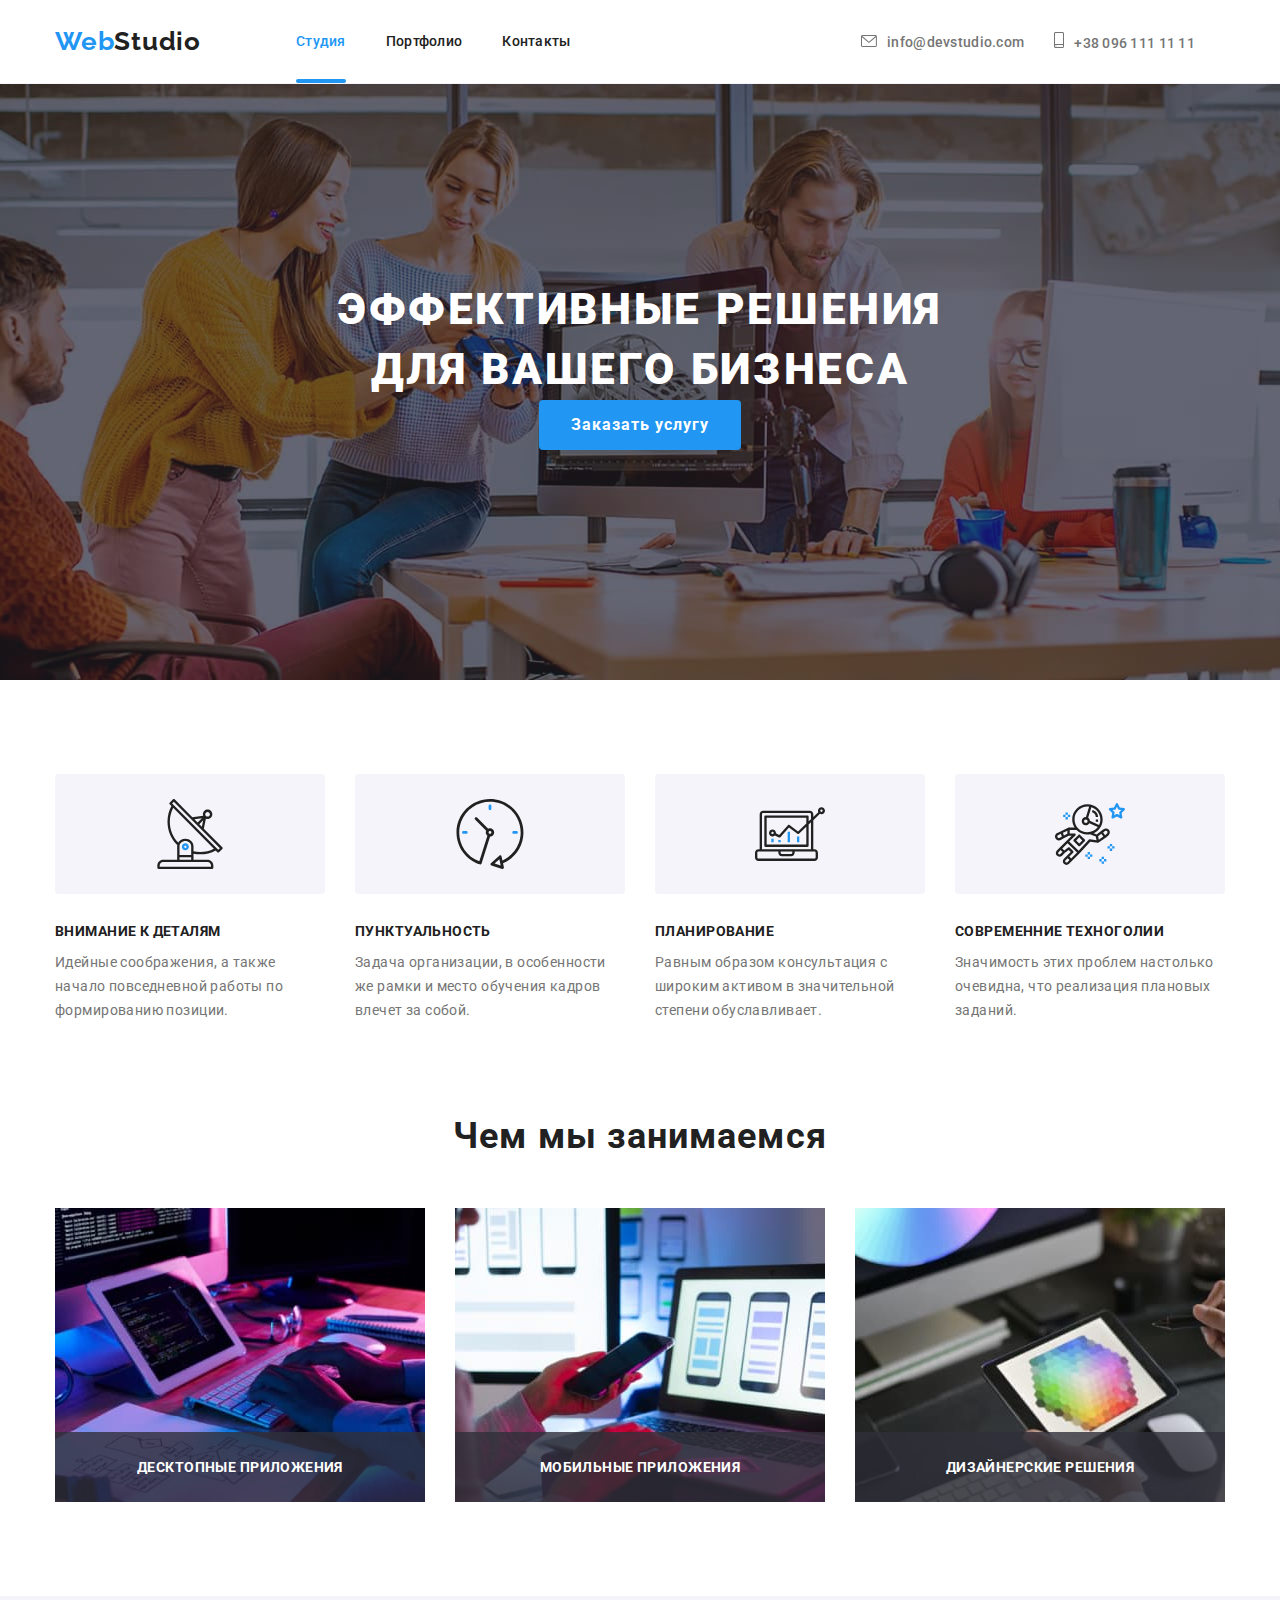
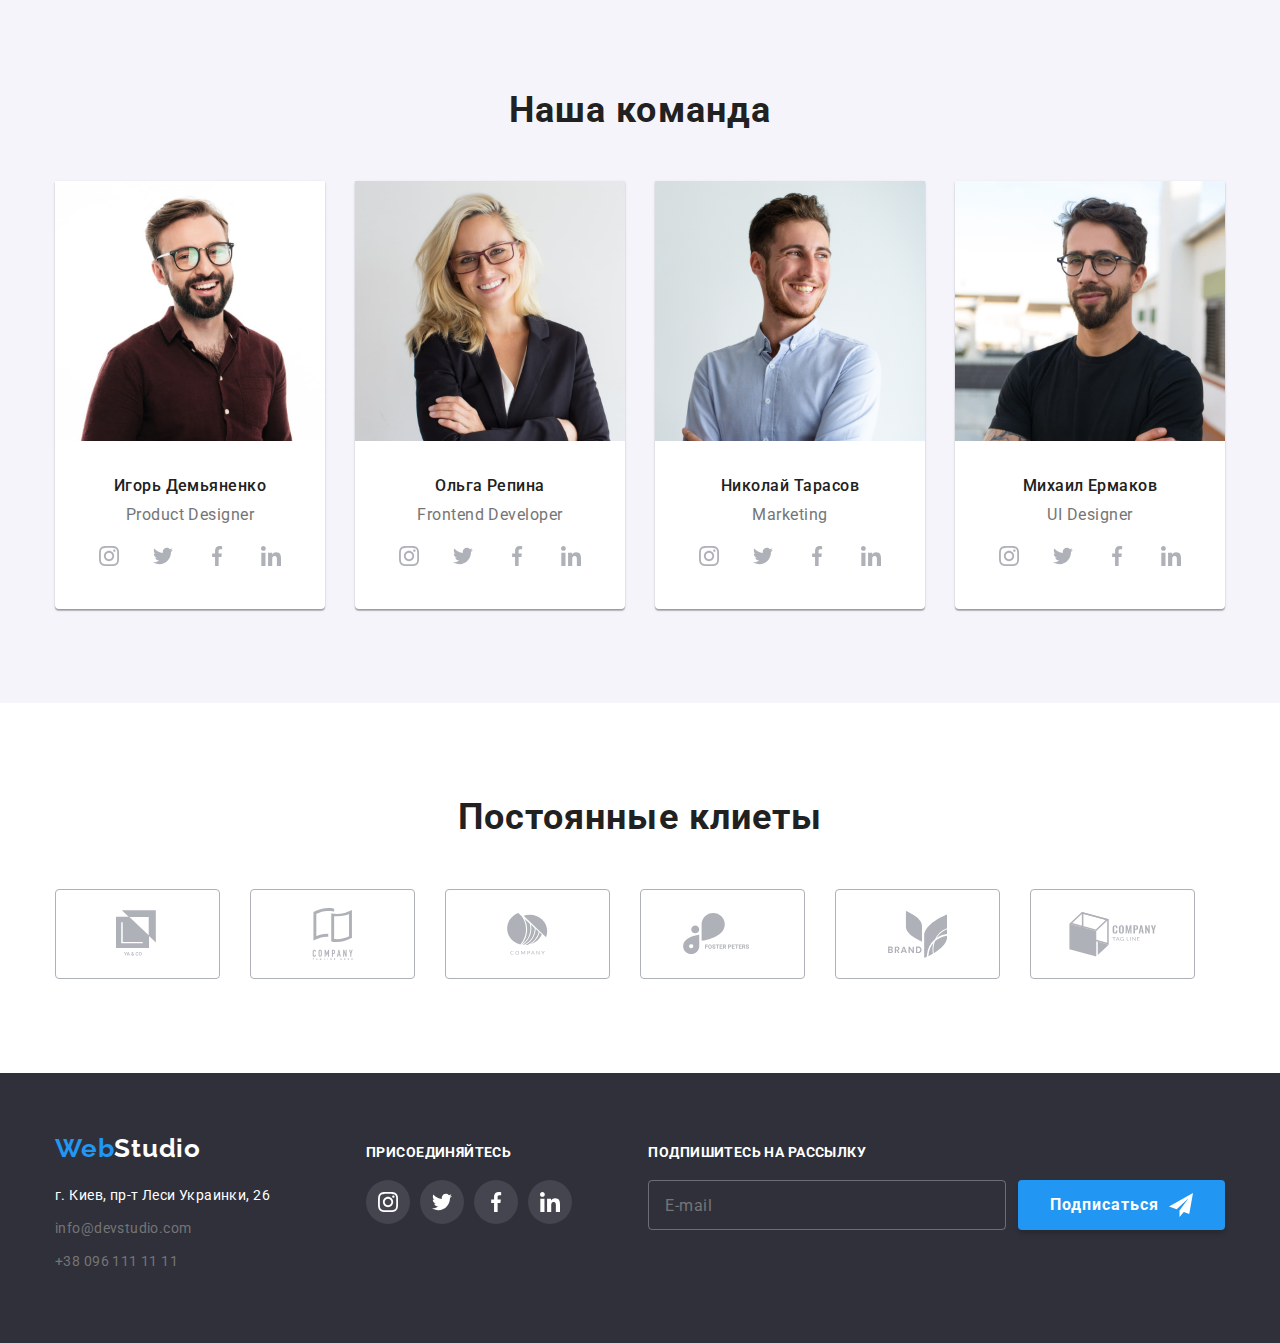
==== commit 84d54090: "Обновляет index.html" ====
--- a/index.html
+++ b/index.html
@@ -414,7 +414,7 @@
     </footer>
 
     <div class="backdrop is-hidden" data-backdrop>
-      <div class="modal">
+      <div class="modal-window">
         <button class="modal-close-buttom" data-close-modal>
           <svg class="icon-modal-close" width="18px" height="18px"><use href="./images/symbol-defs.svg#close-black"></use>
           </svg>
@@ -424,29 +424,41 @@
       <div>
         <p class="modal-title">Оставьте свои данные, мы вам перезвоним</p>
       </div>
-      <form class="form-group">
-        <div class="form-field">
-          <label for="name">Имя</label>
-          <input type="text" name="name" id="name"/>
-        </div>
-        <div class="form-field">
-          <label for="tel">Телефон</label>
-          <input type="tel" name="tel" id="tel"/>
-        </div>
-        <div class="form-field">
-          <label for="mail">Почта</label>
-          <input type="email" name="mail" id="email"/>
-        </div>
-        <div class="form-coment">
-          <label for="comment">Коментарий</label>
-          <textarea name="comment" id="comment" rows="10" placeholder="Введите текст"></textarea>
-        </div>
-        <div class="form-label">
-          <input type="checkbox" name="policy" id="policy"/>
-          <label for="policy">Соглашаюсь с рассылкой и принимаю Условия договора</label>
-        </div>
+      <form class="form">  
+         
+          <label class="form-field">
+            <span class="label-field">Имя</span>
+            <input type="text" class="form-input" name="name"/>
+            <svg class="input-icon" width="18px" height="18px"><use href="./images/symbol-defs.svg#person-black"></use></svg>
+          </label>
+
+          <label class="form-field">
+            <span class="label-field">Телефон</span>
+            <input type="tel" class="form-input" name="tel"/>
+            <svg class="input-icon" width="18px" height="18px"><use href="./images/symbol-defs.svg#phone-black"></use></svg>
+          </label>
+
+          <label class="form-field">
+            <span class="label-field">Почта</span> 
+            <input type="email" class="form-input" name="mail"/>
+            <svg class="input-icon" width="18px" height="18px"><use href="./images/symbol-defs.svg#email-black"></use></svg>
+          </label>
+
+        
+          <label class="form-coment">
+            <span class="label-field">Коментарий</span>
+          <textarea class="input-comment" name="comment" rows="10" placeholder="Введите текст"></textarea>
+          </label>
+
+          <label class="checkbox-field">
+            <input class="checkbox" type="checkbox" name="policy" value="agreement"/>
+            <span class="checkbox-icon"></span>
+            <span class="label-chekbox">Соглашаюсь с рассылкой и принимаю 
+              <a href="" class="ageement-link">Условия договора</a></span>
+          </label>
       </form>
-        <div>
+
+        <div class="submit-button-position">
           <button class="submit-button" type="submit">Отправить</button></div>
         </div>
 
@@ -458,7 +470,7 @@
         .querySelector(".page-header")
         .getBoundingClientRect();
 
-      document.body.style.paddingTop = `${pageHeaderHeight}px`;
+      // document.body.style.paddingTop = `${pageHeaderHeight}px`;
 
       const refs = {
         openModalBtn: document.querySelector('[data-open-modal]'),
@@ -478,6 +490,20 @@
       function logBackdropClick() {
         console.log('Это клик в бекдроп');
       }
+
+      (() => {
+        document
+          .querySelector('.js-speaker-form')
+          .addEventListener('submit', e => {
+            e.preventDefault();
+
+            new FormData(e.currentTarget).forEach((value, name) =>
+              console.log(`${name}: ${value}`),
+            );
+
+            e.currentTarget.reset();
+          });
+      })();
     </script>
   </body>
 </html>
--- a/css/styles.css
+++ b/css/styles.css
@@ -337,9 +337,6 @@
     border: none;
     color: var(--hero-text-color); 
     background-color: var(--accent-color);
-
-    transition-timing-function: var(--animation-type); 
-    transition: background-color var(--animation-duration) var(--animation-type);
 }
 
 .button:hover,
@@ -646,10 +643,7 @@
     border-radius: 4px;
     fill: var(--icon-main-color);
     
-
-    transition-property: var(--accent-color);
-
-    transition-timing-function: var(--animation-type);
+    transition: var(--animation-duration) var(--animation-type);
 }
 
 /* Футер */
@@ -750,9 +744,11 @@
     color: var(--title-text-color);
     background-color: var(--background-secondary-color);
 
-    transition-property: background-color;
+    /* transition-property: background-color;
     transition-duration: var(--animation-duration); 
-    transition-timing-function: var(--animation-type);
+    transition-timing-function: var(--animation-type); */
+
+    transition: background-color var(--animation-duration) var(--animation-type);
 }
 
 .filter-btn:hover,
@@ -899,14 +895,16 @@
     pointer-events: none;
 }
 
-.modal {
+.modal-window {
     position: absolute;
     top: 50%;
     left: 50%;
     transform: translate(-50%, -50%);
-
+    padding: 40px;
     min-height: 580px;
     min-width: 530px;
+    box-shadow: 0px 1px 3px rgba(0, 0, 0, 0.12), 0px 1px 1px rgba(0, 0, 0, 0.14), 0px 2px 1px rgba(0, 0, 0, 0.2);
+    border-radius: 4px;
     background-color: var(--background-head-color);
 }
 
@@ -925,12 +923,15 @@
     display: flex;
     justify-content: center;
     align-items: center;
+
+    transition: background-color var(--animation-duration) var(--animation-type);
 }
 
 .icon-modal-close {
     fill: currentColor;
 }
 
+.modal-close-buttom:focus,
 .modal-close-buttom:hover {
     cursor: pointer;
     color: var(--accent-color);
@@ -940,10 +941,7 @@
 /* Розмітка модалки */
 
 .modal-title {
-    padding-top: 20px;
-    padding-right: 40px;
-    padding-left: 40px;
-    margin-bottom: 12px;
+    margin-bottom: 30px;
 
     font-weight: bold;
     font-size: 20px;
@@ -954,16 +952,209 @@
     color: var(--title-text-color);
 }
 
-.submit-button {
+.submit-button {  
+    justify-content: center;     
+    text-align: center;
+    min-width: 200px;
+    
+    padding: 10px 32px;
+    
+    font-weight: 700;
+    font-size: 16px;
+    line-height: 1.87;
+    letter-spacing: 0.06em;
+
+    cursor: pointer;
+    border-radius: 4px;
+    border: none;
+
+    color: var(--hero-text-color); 
+    background-color: var(--accent-color);
+    box-shadow: 0px 4px 4px rgba(0, 0, 0, 0.15);
+}
+
+.submit-button-position {
+    display: flex;
+    justify-content: center;
+}
+
+.form-field {
+    position: relative;
+    display: flex;
+    flex-direction: column;
+    margin-bottom: 10px;
+
+}
+
+.form-lable {
+    position: absolute;
+    top: 50%;
+    left: 15px;
+    transform: translateY(-50%);
+}
+
+/* .form-field input { */
+.form-input  {
+    width: 100%;
+    padding-left: 40px;
+    
+    width: 100%;
+    height: 40px;
+    border: 1px solid rgba(33, 33, 33, 0.2);
+    border-radius: 4px;
+
+    transition: fill var(--animation-duration) var(--animation-type);
+}
+
+.form-coment {
+    display: flex;
+    flex-direction: column;
+    margin-bottom: 20px;
+}   
+
+textarea {
+    resize: none;
+    border: 1px solid rgba(33, 33, 33, 0.2);
+    border-radius: 4px;
+}
+
+.input-comment {
+    padding: 12px 16px;
+    font-size: 12px;
+    line-height: 14px;
+    letter-spacing: 0.01em;
+
+    color: var(--title-text-color);
+}
+
+.label-field {
+    margin-bottom: 4px;
+    margin-bottom: 4px;
+    font-size: 12px;
+    line-height: 1.2;
+    color: var(--primary-text-color);
+}
+
+.checkbox-field {
+    display: flex;
+    justify-content: center;
+    align-items: center;
+    margin-bottom: 30px;
+}
+
+.checkbox-icon {
+    display: inline-block;
+    width: 18px;
+    height: 18px;
+    margin-right: 10px;
+    border: 2px solid var(--title-text-color);
+    border-radius: 2px;
+}
+.checkbox {
+    position: absolute;
+    width: 1px;
+    height: 1px;
+    margin: -1px;
+    border: 0;
+    padding: 0;
+    
+    white-space: nowrap;
+    clip-path: inset(100%);
+    clip: rect(0 0 0 0);
+    overflow: hidden;
+}
+
+.checkbox:checked + .checkbox-icon {
+    border-color: var(--accent-color);
+    background-color: var(--accent-color);
+    background-image: url(../images/full-check.svg);
+    background-size: contain;
+    background-origin: border-box;
+}
+
+.checkbox-field:focus-within>.checkbox-icon {
+    border-color: var(--accent-color);
+}
+
+.ageement-link {
+    font-size: 14px;
+    line-height: 1.71;
+    letter-spacing: 0.03em;
+    text-decoration-line: underline;
+    color: var(--accent-color);
+}
+
+.label-chekbox {
+font-size: 14px;
+line-height: 1.71;
+letter-spacing: 0.03em;
+}
+
+.icon-modal-close {
+    fill: currentColor;
+}
+
+.input-icon {
+    position: absolute;
+    display: inline-block;
+    top: 50%;
+    left: 10px;
+}
+
+.form-field:focus-within>.input-icon {
+    fill: var(--accent-color);
+}
+
+/* Блок для підписки */
+
+.subscribe-container {
+    margin-left: auto;
+    align-items: center;
+}
+.form {
+    display: inline-block;
+}
+
+.subscribe-lable {
+    margin-bottom: 20px;
+    display: inline-block;
+    font-weight: bold;
+    font-size: 14px;
+    line-height: 16px;
+    letter-spacing: 0.03em;
+    text-transform: uppercase;
+
+    color: var(--hero-text-color);
+}
+
+.subscribe-form {
+    display: flex;
+}
+
+.subscribe-input {
+    width: 358px;
+    height: 50px;
+    border: 1px solid rgba(255, 255, 255, 0.3);
+    box-sizing: border-box;
+    padding-left: 16px;
+    border-radius: 4px;
+
+    background-color: transparent;
+    color: var(--hero-text-color);
+
+    transition-property: border;
+    transition: transform var(--animation-duration);
+}
+
+.subscribe-button {
     display: flex;
     align-items: center;  
     justify-content: center;     
     text-align: center;
     min-width: 200px;
-    
+
     padding: 10px 32px;
     margin-left: 12px;
-
 
     font-weight: 700;
     font-size: 16px;
@@ -979,77 +1170,6 @@
     
     transition-timing-function: var(--animation-type); 
     transition: background-color var(--animation-duration) var(--animation-type);
-}
-
-
-
-
-
-
-/* Блок для підписки */
-
-.subscribe-container {
-    margin-left: auto;
-    align-items: center;
-}
-.form {
-    display: inline-block;
-}
-
-.subscribe-lable {
-    margin-bottom: 20px;
-    display: inline-block;
-    font-weight: bold;
-    font-size: 14px;
-    line-height: 16px;
-    letter-spacing: 0.03em;
-    text-transform: uppercase;
-
-    color: var(--hero-text-color);
-}
-
-.subscribe-form {
-    display: flex;
-}
-
-.subscribe-input {
-    width: 358px;
-    height: 50px;
-    border: 1px solid rgba(255, 255, 255, 0.3);
-    box-sizing: border-box;
-    filter: drop-shadow(0px 4px 4px rgba(0, 0, 0, 0.15));
-    border-radius: 4px;
-    background-color: transparent;
-    padding-left: 16px;
-    color: rgba(255, 255, 255, 0.6);
-    transition: transform var(--animation-duration);
-    transition-property: border;
-}
-
-.subscribe-button {
-    display: flex;
-    align-items: center;  
-    justify-content: center;     
-    text-align: center;
-    min-width: 200px;
-
-    padding: 10px 32px;
-    margin-left: 12px;
-
-
-    font-weight: 700;
-    font-size: 16px;
-    line-height: 1.87;
-        
-    letter-spacing: 0.06em;
-    cursor: pointer;
-    border-radius: 4px;
-    border: none;
-    color: var(--hero-text-color); 
-    background-color: var(--accent-color);
-    
-    transition-timing-function: var(--animation-type); 
-    transition: background-color var(--animation-duration) var(--animation-type);
     }
 
 .subscribe-icon {
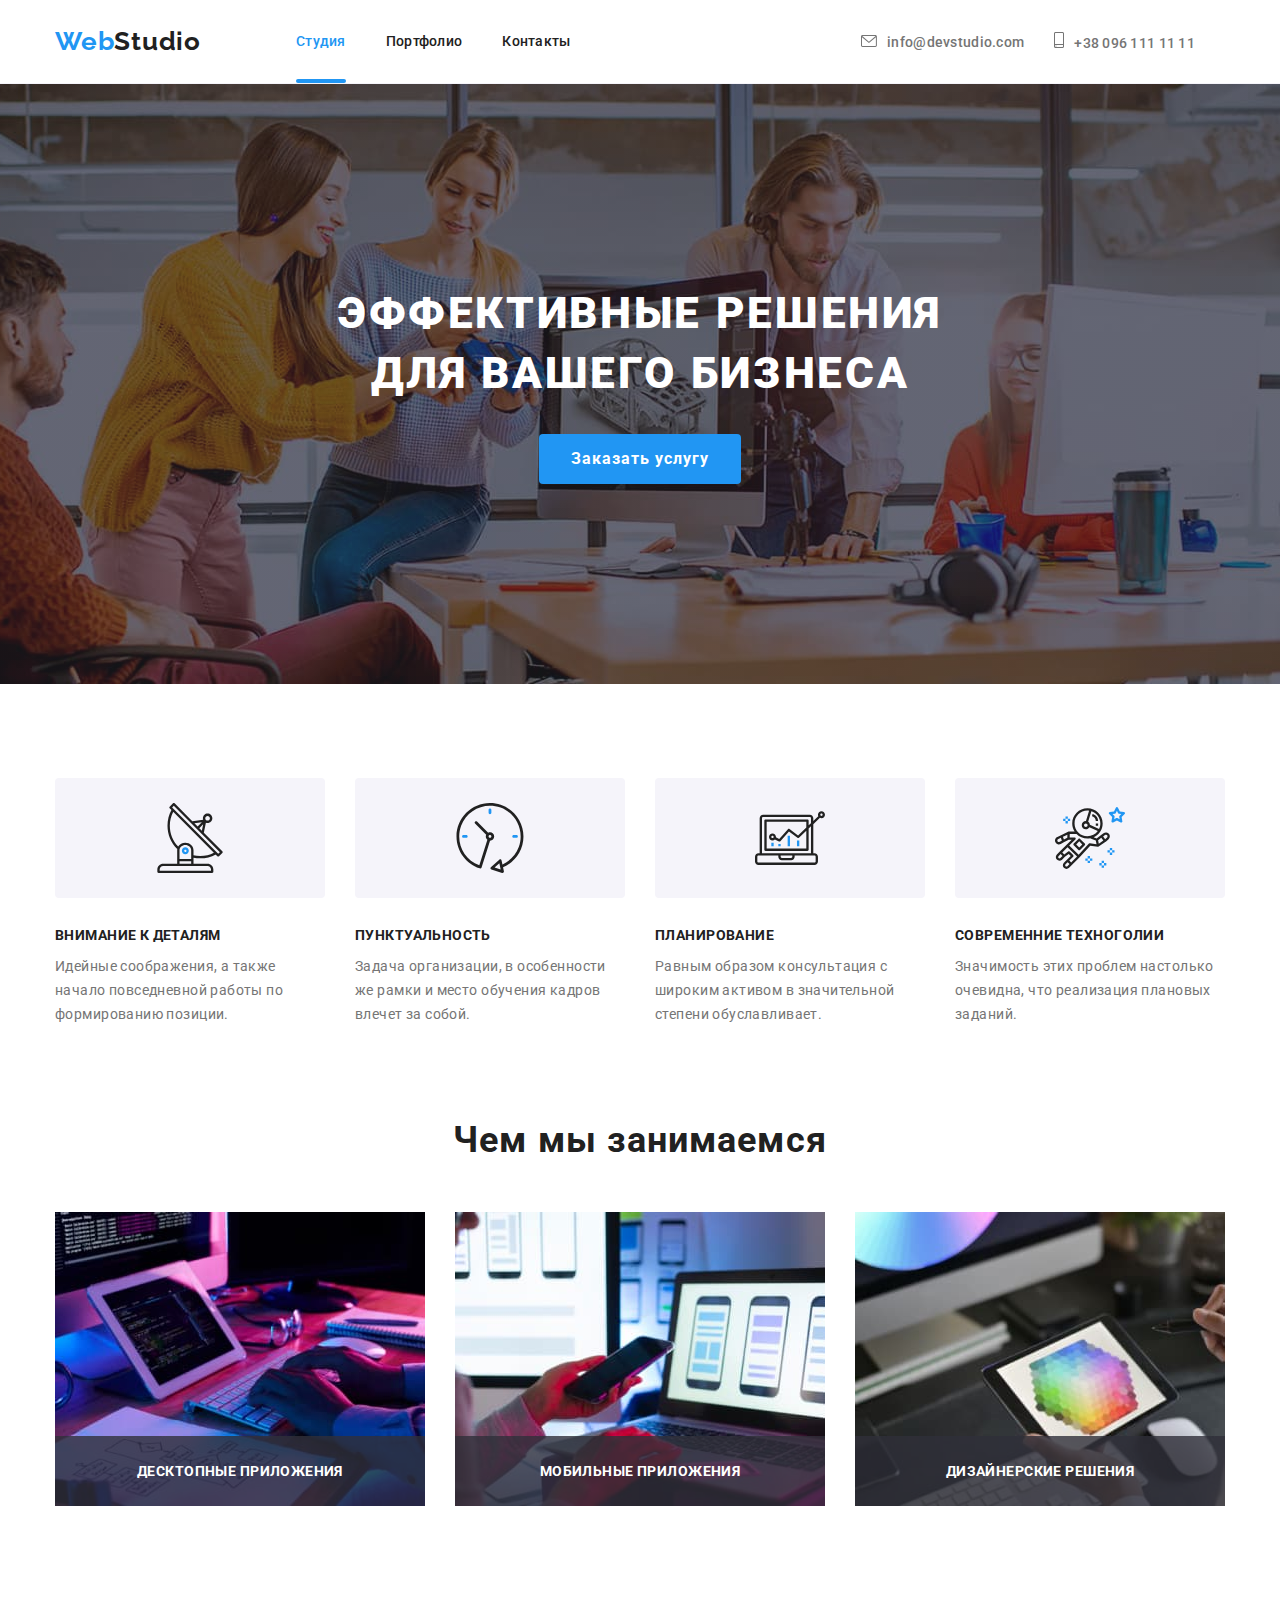
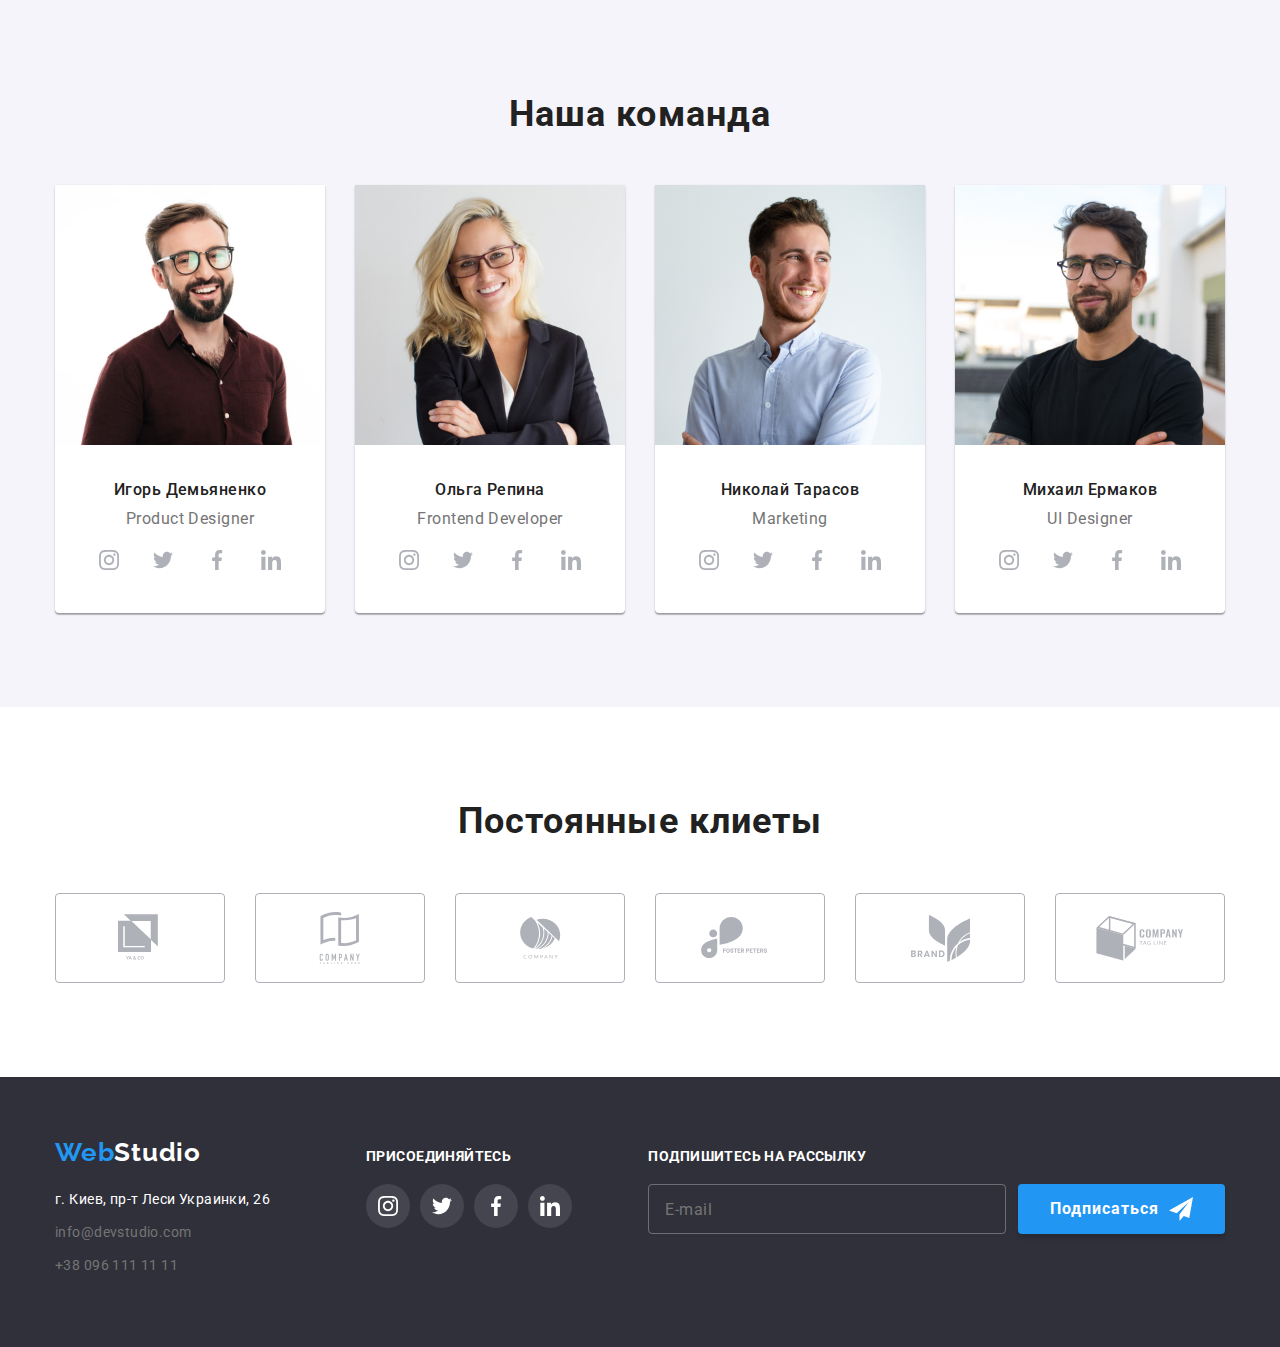
==== commit 45be87bf: "Обновляет index.html" ====
--- a/index.html
+++ b/index.html
@@ -51,8 +51,9 @@
           <div class="overlay">
             <div class="heading-container">
             <h1 class="hero-title">Эффективные решения для вашего бизнеса</h1>
+            <button type="button" class="button" data-open-modal>Заказать услугу</button>
             </div>
-            <button type="button" class="button" data-open-modal>Заказать услугу</button>
+            
           </div>
         </section>
       
@@ -470,8 +471,6 @@
         .querySelector(".page-header")
         .getBoundingClientRect();
 
-      // document.body.style.paddingTop = `${pageHeaderHeight}px`;
-
       const refs = {
         openModalBtn: document.querySelector('[data-open-modal]'),
         closeModalBtn: document.querySelector('[data-close-modal]'),
--- a/css/styles.css
+++ b/css/styles.css
@@ -28,8 +28,6 @@
         /* цвет фона в хедере (белый) #FFFFFF */
 
 body {
-    padding-top: 80px;
-
     font-family: 'Roboto', sans-serif;
 
     color: var(--primary-text-color);
@@ -79,7 +77,6 @@
 /* Header */
 
 .page-header {
-    position: fixed;
     width: 100%;
     top: 0;
     left: 0;
@@ -611,7 +608,6 @@
     display: flex;
     justify-content: space-around;
     padding-bottom: 94px;
-    
 }
 
 .list {
@@ -625,8 +621,12 @@
 .client-container {
     width: 170px;
     height: 90px;
+}
+
+.client-container:not(:last-child) {
     margin-right: 30px;
 }
+
 .client-link:focus,
 .client-link:hover {
     fill: var(--accent-color);
@@ -896,13 +896,15 @@
 }
 
 .modal-window {
+    box-sizing: border-box;
+    width: 528px;
     position: absolute;
     top: 50%;
     left: 50%;
     transform: translate(-50%, -50%);
     padding: 40px;
-    min-height: 580px;
-    min-width: 530px;
+    /* min-height: 580px; */
+    /* min-width: 530px; */
     box-shadow: 0px 1px 3px rgba(0, 0, 0, 0.12), 0px 1px 1px rgba(0, 0, 0, 0.14), 0px 2px 1px rgba(0, 0, 0, 0.2);
     border-radius: 4px;
     background-color: var(--background-head-color);
@@ -995,8 +997,7 @@
 
 /* .form-field input { */
 .form-input  {
-    width: 100%;
-    padding-left: 40px;
+    /* padding-left: 40px; */
     
     width: 100%;
     height: 40px;
@@ -1028,7 +1029,6 @@
 }
 
 .label-field {
-    margin-bottom: 4px;
     margin-bottom: 4px;
     font-size: 12px;
     line-height: 1.2;
@@ -1113,6 +1113,7 @@
 }
 .form {
     display: inline-block;
+    width: 100%;
 }
 
 .subscribe-lable {
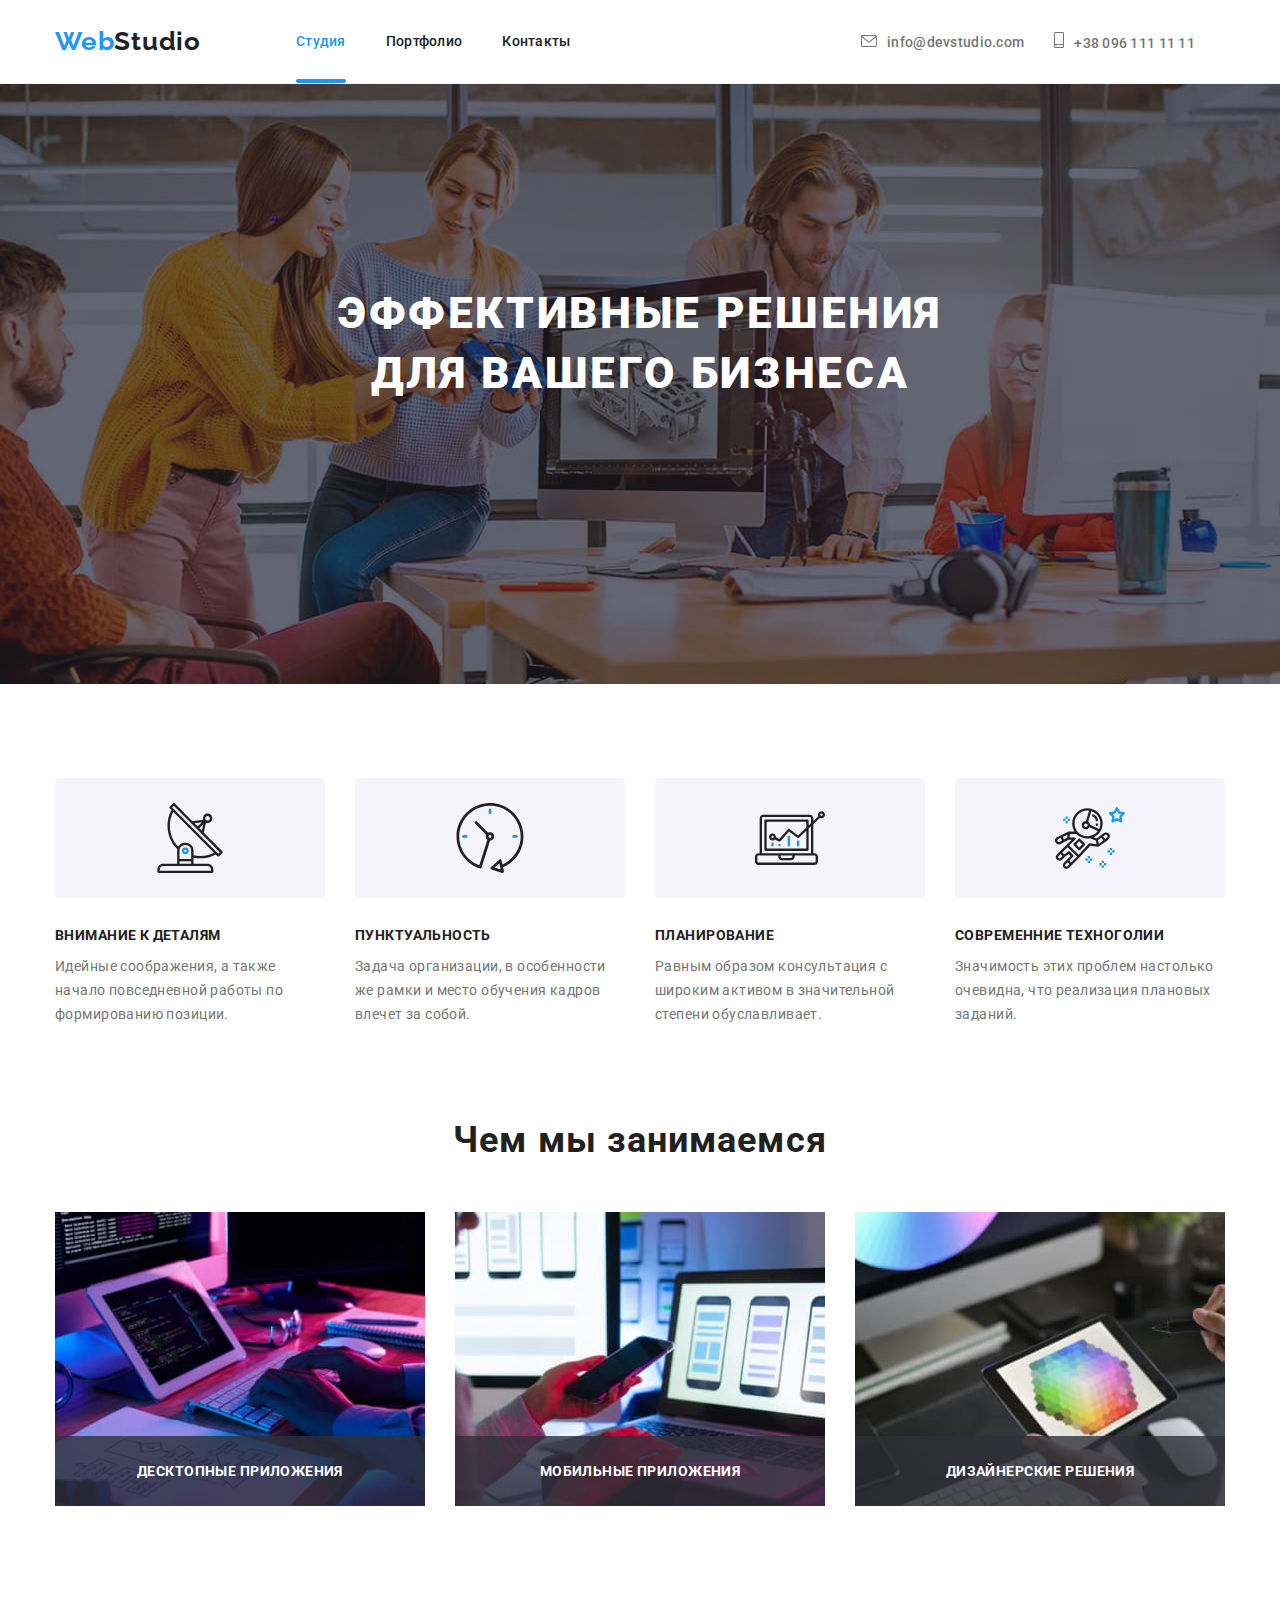
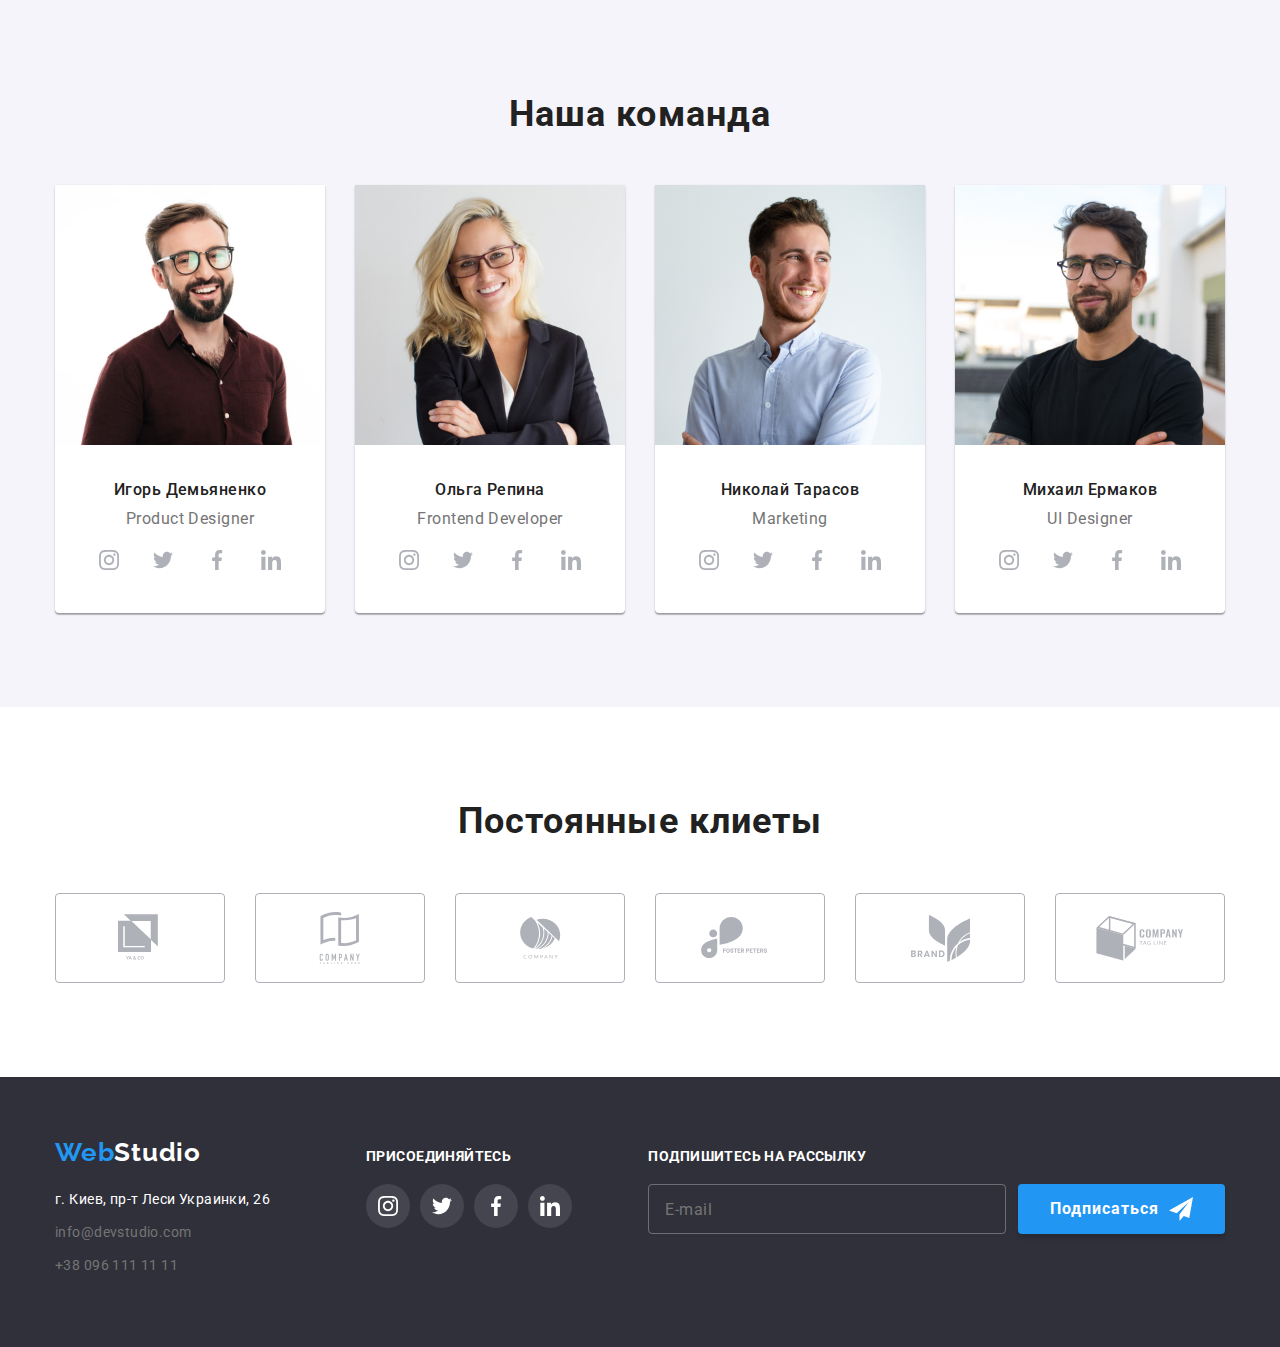
==== commit f50c9632: "Обновляет index.html" ====
--- a/index.html
+++ b/index.html
@@ -51,9 +51,6 @@
           <div class="overlay">
             <div class="heading-container">
             <h1 class="hero-title">Эффективные решения для вашего бизнеса</h1>
-            <button type="button" class="button" data-open-modal>Заказать услугу</button>
-            </div>
-            
           </div>
         </section>
       
--- a/css/styles.css
+++ b/css/styles.css
@@ -383,6 +383,7 @@
     padding-top: 94px;
     padding-bottom: 94px;
 } 
+
 .feature-list {
     display: flex;
 }
@@ -509,7 +510,6 @@
 .team-section {
     background-color: var(--background-secondary-color);
 }
-
 
 .team-list {
     display: flex;
@@ -560,6 +560,7 @@
     display: flex;
     justify-content: center;
 }
+
 .master-icon:focus,
 .master-icon:hover {
     background-color: var(--accent-color);
@@ -743,10 +744,6 @@
 
     color: var(--title-text-color);
     background-color: var(--background-secondary-color);
-
-    /* transition-property: background-color;
-    transition-duration: var(--animation-duration); 
-    transition-timing-function: var(--animation-type); */
 
     transition: background-color var(--animation-duration) var(--animation-type);
 }
@@ -903,8 +900,6 @@
     left: 50%;
     transform: translate(-50%, -50%);
     padding: 40px;
-    /* min-height: 580px; */
-    /* min-width: 530px; */
     box-shadow: 0px 1px 3px rgba(0, 0, 0, 0.12), 0px 1px 1px rgba(0, 0, 0, 0.14), 0px 2px 1px rgba(0, 0, 0, 0.2);
     border-radius: 4px;
     background-color: var(--background-head-color);
@@ -996,9 +991,8 @@
 }
 
 /* .form-field input { */
+
 .form-input  {
-    /* padding-left: 40px; */
-    
     width: 100%;
     height: 40px;
     border: 1px solid rgba(33, 33, 33, 0.2);
@@ -1011,6 +1005,7 @@
     display: flex;
     flex-direction: column;
     margin-bottom: 20px;
+    height: 120px;
 }   
 
 textarea {
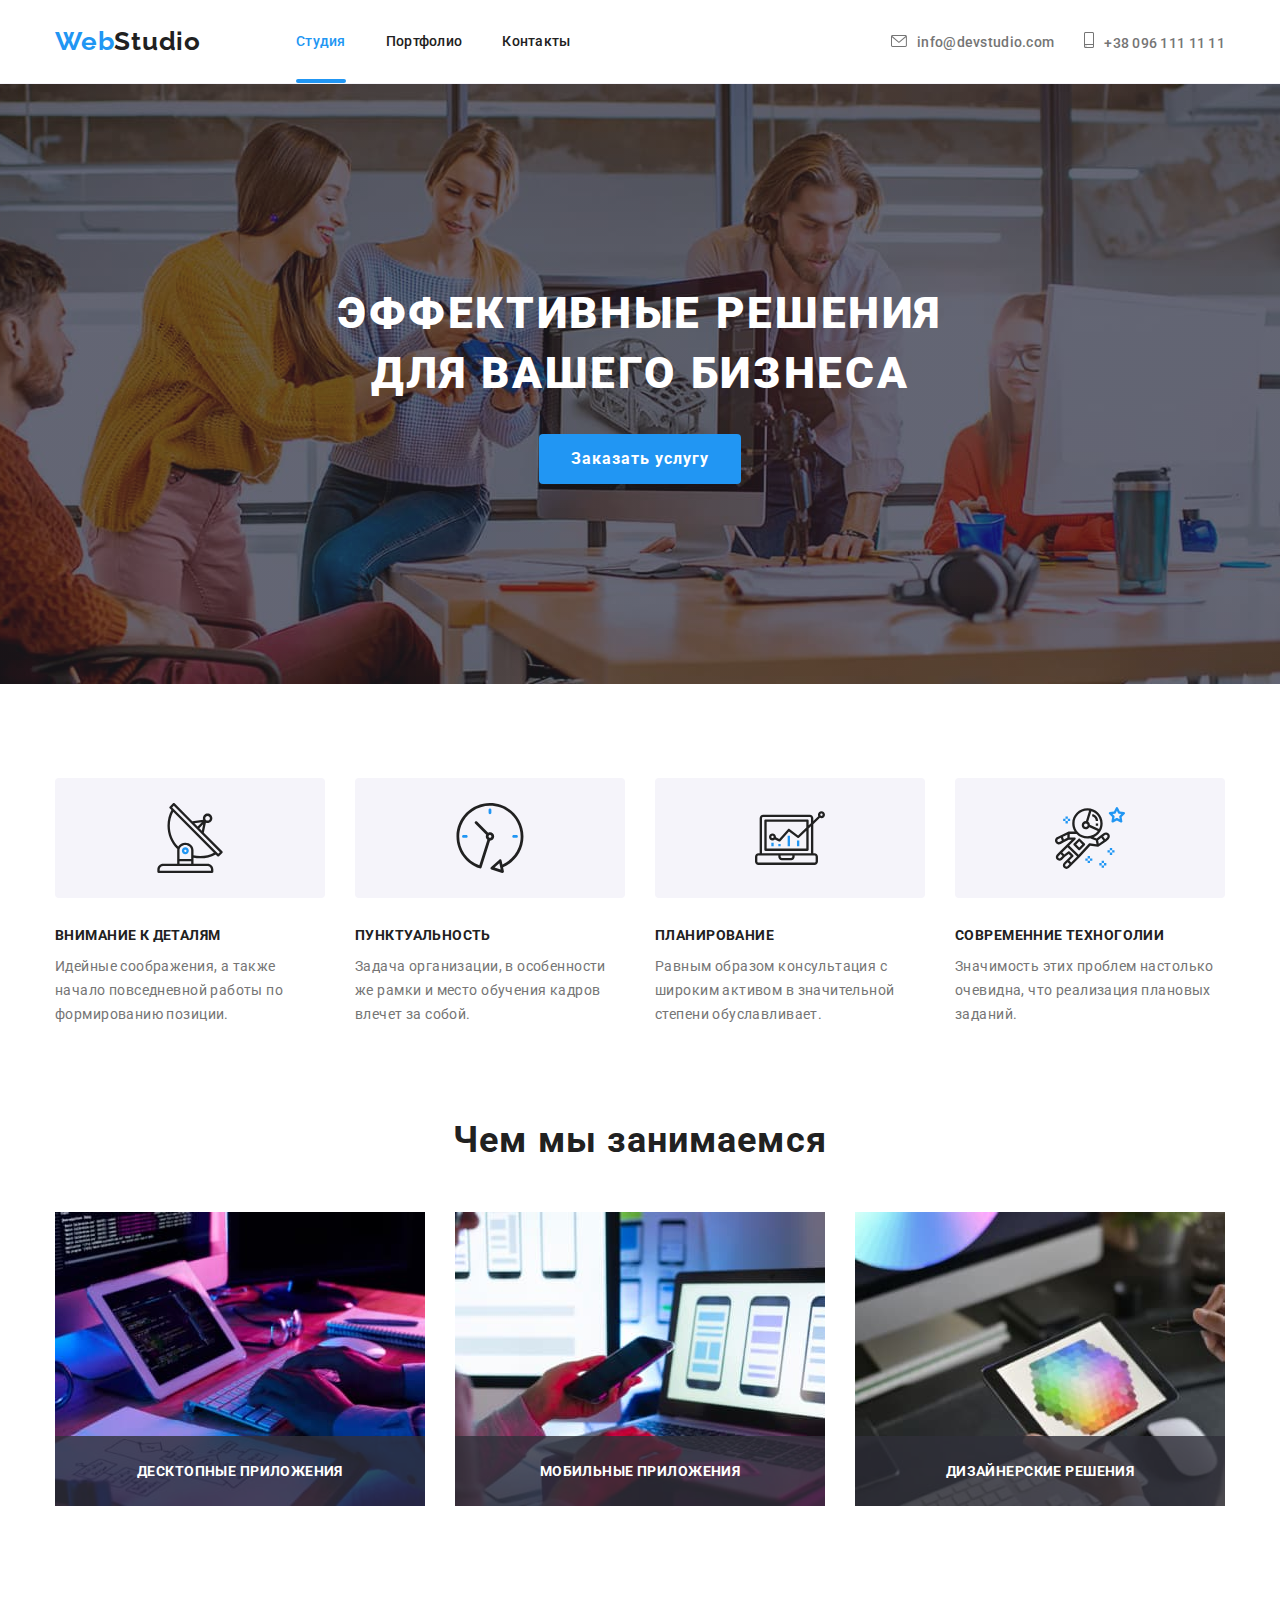
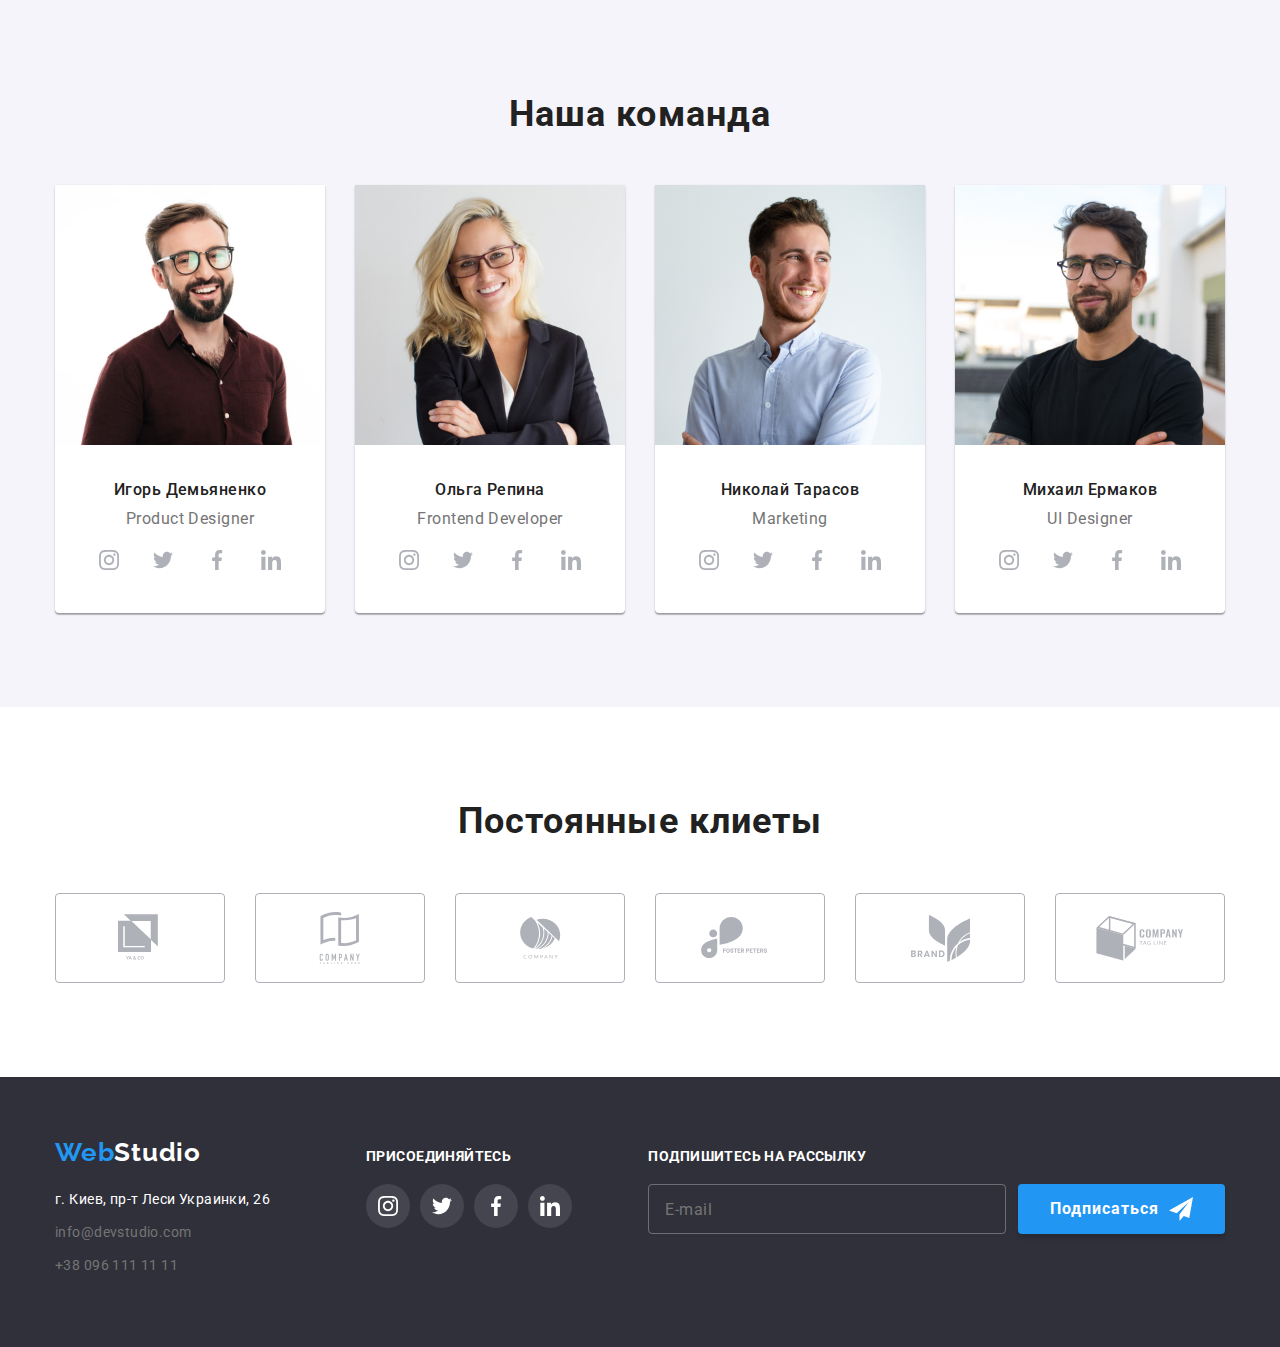
==== commit 27a97e51: "Обновляет index.html" ====
--- a/index.html
+++ b/index.html
@@ -51,6 +51,7 @@
           <div class="overlay">
             <div class="heading-container">
             <h1 class="hero-title">Эффективные решения для вашего бизнеса</h1>
+            <button type="button" class="button" data-open-modal>Заказать услугу</button>
           </div>
         </section>
       
--- a/css/styles.css
+++ b/css/styles.css
@@ -245,6 +245,9 @@
 
 .mail-link {
     margin-left: auto;
+}
+
+.mail-link:not(:last-child) { 
     margin-right: 30px;
 }
 
